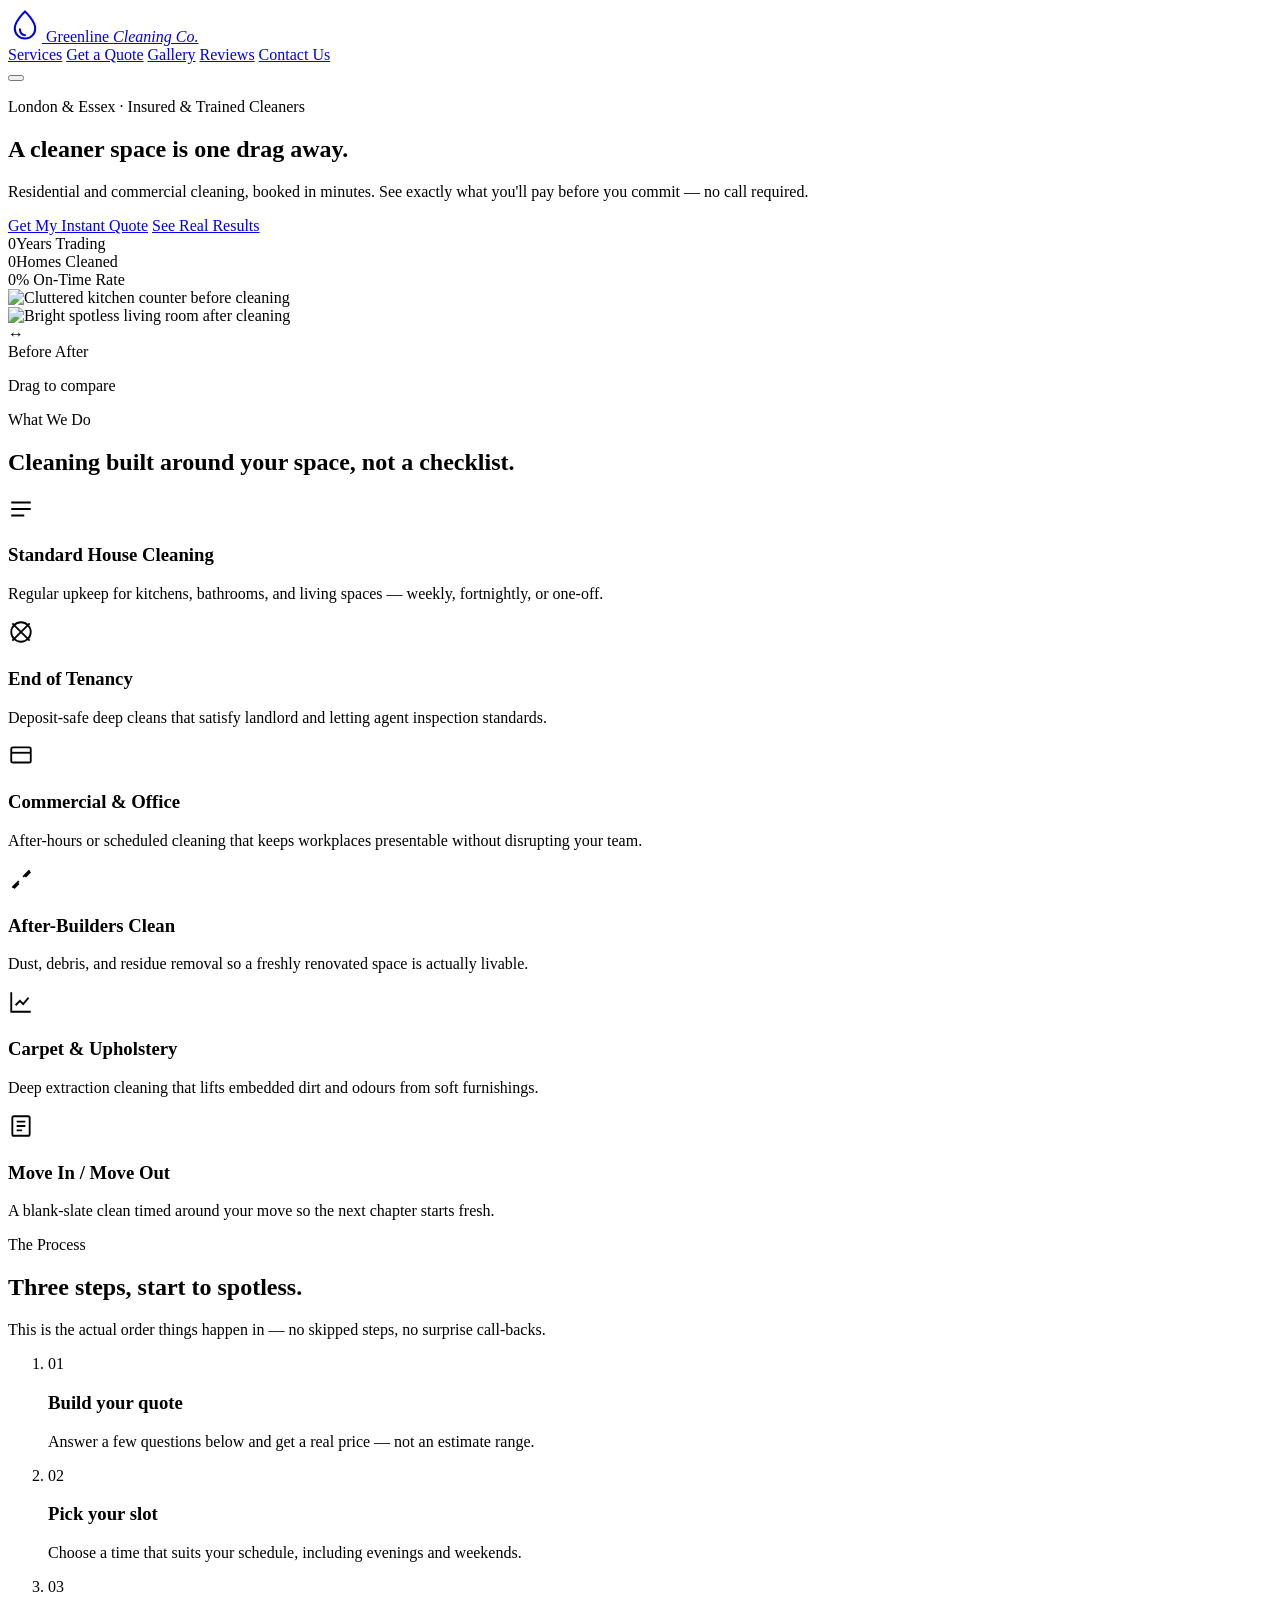
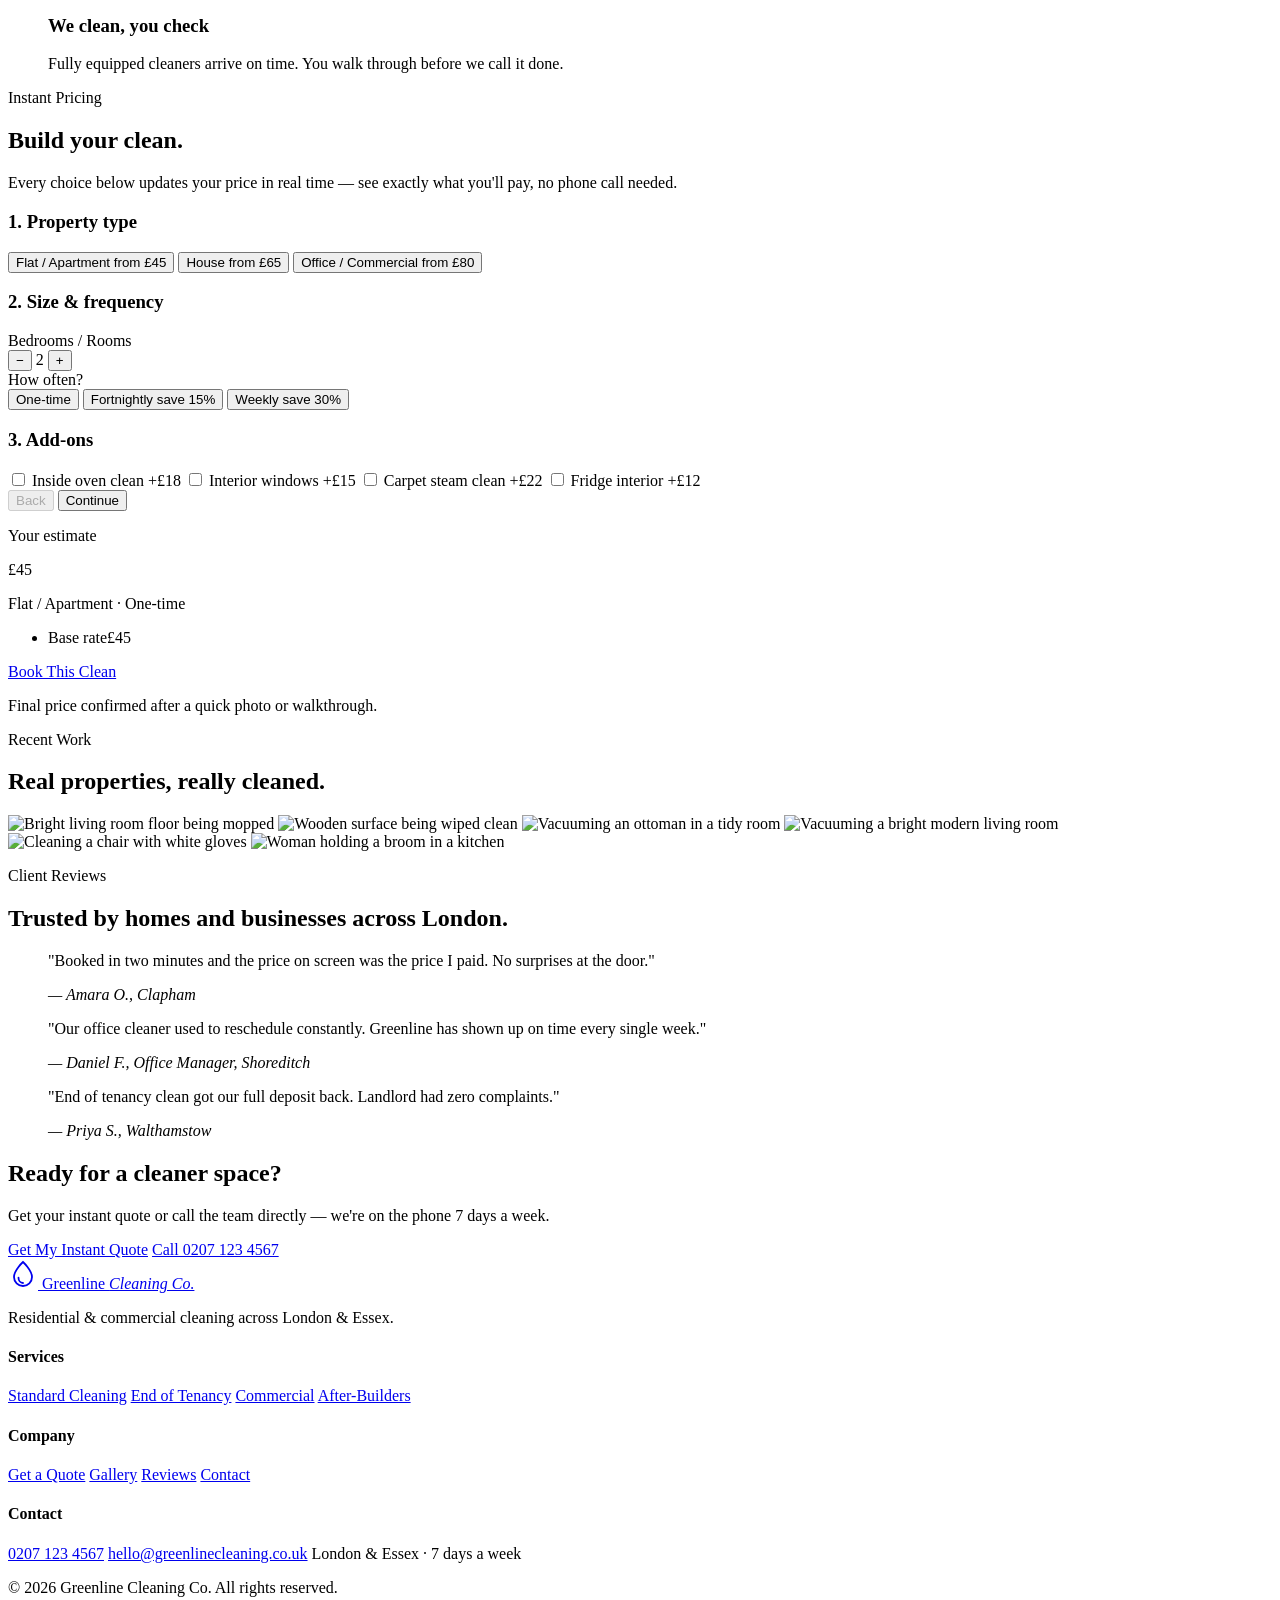
==== index.html @ 2eeaeb41 "Add files via upload" ====
<!DOCTYPE html>
<html lang="en">
<head>
<meta charset="UTF-8">
<meta name="viewport" content="width=device-width, initial-scale=1.0">
<title>Greenline Cleaning Co. | Residential &amp; Commercial Cleaning</title>
<meta name="description" content="Trusted residential and commercial cleaning. Get an instant quote in under a minute.">
<link rel="preconnect" href="https://fonts.googleapis.com">
<link rel="preconnect" href="https://fonts.gstatic.com" crossorigin>
<link href="https://fonts.googleapis.com/css2?family=Fraunces:ital,opsz,wght@0,9..144,400;0,9..144,500;0,9..144,600;0,9..144,700;1,9..144,500&family=Inter:wght@400;500;600;700&family=JetBrains+Mono:wght@400;500;700&display=swap" rel="stylesheet">
<link rel="stylesheet" href="style.css">
</head>
<body>

<!-- ============ NAV ============ -->
<header class="site-header" id="siteHeader">
  <div class="wrap header-inner">
    <a href="#top" class="brand">
      <span class="brand-mark" aria-hidden="true">
        <svg viewBox="0 0 40 40" width="34" height="34">
          <path d="M20 4C20 4 8 15 8 24a12 12 0 0 0 24 0C32 15 20 4 20 4Z" fill="none" stroke="currentColor" stroke-width="2.4"/>
          <path d="M14 25c0 4 2.7 7 6 7" fill="none" stroke="currentColor" stroke-width="2.4" stroke-linecap="round"/>
        </svg>
      </span>
      Greenline <em>Cleaning Co.</em>
    </a>
    <nav class="main-nav" id="mainNav">
      <a href="#services">Services</a>
      <a href="#quote">Get a Quote</a>
      <a href="#gallery">Gallery</a>
      <a href="#testimonials">Reviews</a>
      <a href="#contact" class="nav-cta">Contact Us</a>
    </nav>
    <button class="nav-toggle" id="navToggle" aria-label="Toggle menu" aria-expanded="false">
      <span></span><span></span><span></span>
    </button>
  </div>
</header>

<main id="top">

  <!-- ============ HERO ============ -->
  <section class="hero">
    <div class="wrap hero-grid">
      <div class="hero-copy" data-reveal>
        <p class="eyebrow">London &amp; Essex · Insured &amp; Trained Cleaners</p>
        <h1>A cleaner space is one drag away.</h1>
        <p class="hero-sub">Residential and commercial cleaning, booked in minutes. See exactly what you'll pay before you commit — no call required.</p>
        <div class="hero-actions">
          <a href="#quote" class="btn btn-primary">Get My Instant Quote</a>
          <a href="#gallery" class="btn btn-ghost">See Real Results</a>
        </div>
        <div class="hero-trust">
          <div class="trust-stat"><span class="num" data-count="7">0</span><span class="label">Years Trading</span></div>
          <div class="trust-stat"><span class="num" data-count="480">0</span><span class="label">Homes Cleaned</span></div>
          <div class="trust-stat"><span class="num" data-count="98">0</span><span class="label">% On-Time Rate</span></div>
        </div>
      </div>

      <div class="hero-visual" data-reveal>
        <div class="reveal-card">
          <div class="reveal-frame" id="revealFrame">
            <img class="reveal-img reveal-before" src="https://plus.unsplash.com/premium_photo-1667520405114-47d3677f966e?q=80&w=1200&auto=format&fit=crop" alt="Cluttered kitchen counter before cleaning">
            <div class="reveal-clip" id="revealClip">
              <img class="reveal-img reveal-after" src="https://images.unsplash.com/photo-1758273705627-937374bfa978?q=80&w=1200&auto=format&fit=crop" alt="Bright spotless living room after cleaning">
            </div>
            <div class="reveal-handle" id="revealHandle">
              <span class="reveal-handle-grip">↔</span>
            </div>
            <span class="reveal-tag reveal-tag-left">Before</span>
            <span class="reveal-tag reveal-tag-right">After</span>
          </div>
          <p class="reveal-hint">Drag to compare</p>
        </div>
      </div>
    </div>
  </section>

  <!-- ============ SERVICES ============ -->
  <section class="services" id="services">
    <div class="wrap">
      <p class="eyebrow" data-reveal>What We Do</p>
      <h2 data-reveal>Cleaning built around your space, not a checklist.</h2>
      <div class="services-grid">

        <article class="service-card" data-reveal>
          <div class="service-icon">
            <svg viewBox="0 0 24 24" width="26" height="26" fill="none" stroke="currentColor" stroke-width="1.7"><path d="M3 12h18M3 6h18M3 18h12"/></svg>
          </div>
          <h3>Standard House Cleaning</h3>
          <p>Regular upkeep for kitchens, bathrooms, and living spaces — weekly, fortnightly, or one-off.</p>
        </article>

        <article class="service-card" data-reveal>
          <div class="service-icon">
            <svg viewBox="0 0 24 24" width="26" height="26" fill="none" stroke="currentColor" stroke-width="1.7"><path d="M4 4l16 16M20 4L4 20"/><circle cx="12" cy="12" r="9"/></svg>
          </div>
          <h3>End of Tenancy</h3>
          <p>Deposit-safe deep cleans that satisfy landlord and letting agent inspection standards.</p>
        </article>

        <article class="service-card" data-reveal>
          <div class="service-icon">
            <svg viewBox="0 0 24 24" width="26" height="26" fill="none" stroke="currentColor" stroke-width="1.7"><rect x="3" y="4" width="18" height="14" rx="1.5"/><path d="M3 9h18"/></svg>
          </div>
          <h3>Commercial &amp; Office</h3>
          <p>After-hours or scheduled cleaning that keeps workplaces presentable without disrupting your team.</p>
        </article>

        <article class="service-card" data-reveal>
          <div class="service-icon">
            <svg viewBox="0 0 24 24" width="26" height="26" fill="none" stroke="currentColor" stroke-width="1.7"><path d="M4 20l6-6M14 10l6-6M9 15l-4 4 1 1 4-4M15 9l4-4 1 1-4 4"/></svg>
          </div>
          <h3>After-Builders Clean</h3>
          <p>Dust, debris, and residue removal so a freshly renovated space is actually livable.</p>
        </article>

        <article class="service-card" data-reveal>
          <div class="service-icon">
            <svg viewBox="0 0 24 24" width="26" height="26" fill="none" stroke="currentColor" stroke-width="1.7"><path d="M3 3v18h18"/><path d="M7 15l4-4 3 3 5-6"/></svg>
          </div>
          <h3>Carpet &amp; Upholstery</h3>
          <p>Deep extraction cleaning that lifts embedded dirt and odours from soft furnishings.</p>
        </article>

        <article class="service-card" data-reveal>
          <div class="service-icon">
            <svg viewBox="0 0 24 24" width="26" height="26" fill="none" stroke="currentColor" stroke-width="1.7"><rect x="4" y="3" width="16" height="18" rx="1.5"/><path d="M8 8h8M8 12h8M8 16h5"/></svg>
          </div>
          <h3>Move In / Move Out</h3>
          <p>A blank-slate clean timed around your move so the next chapter starts fresh.</p>
        </article>

      </div>
    </div>
  </section>

  <!-- ============ HOW IT WORKS ============ -->
  <section class="how" id="how">
    <div class="wrap how-grid">
      <div class="how-copy" data-reveal>
        <p class="eyebrow">The Process</p>
        <h2>Three steps, start to spotless.</h2>
        <p class="how-sub">This is the actual order things happen in — no skipped steps, no surprise call-backs.</p>
      </div>
      <ol class="how-steps">
        <li data-reveal>
          <span class="step-index">01</span>
          <div>
            <h3>Build your quote</h3>
            <p>Answer a few questions below and get a real price — not an estimate range.</p>
          </div>
        </li>
        <li data-reveal>
          <span class="step-index">02</span>
          <div>
            <h3>Pick your slot</h3>
            <p>Choose a time that suits your schedule, including evenings and weekends.</p>
          </div>
        </li>
        <li data-reveal>
          <span class="step-index">03</span>
          <div>
            <h3>We clean, you check</h3>
            <p>Fully equipped cleaners arrive on time. You walk through before we call it done.</p>
          </div>
        </li>
      </ol>
    </div>
  </section>

  <!-- ============ QUOTE CALCULATOR ============ -->
  <section class="quote" id="quote">
    <div class="wrap">
      <p class="eyebrow" data-reveal>Instant Pricing</p>
      <h2 data-reveal>Build your clean.</h2>
      <p class="quote-sub" data-reveal>Every choice below updates your price in real time — see exactly what you'll pay, no phone call needed.</p>

      <div class="quote-app" data-reveal>

        <div class="quote-panel">

          <div class="quote-progress">
            <span class="progress-dot active" data-step-dot="1"></span>
            <span class="progress-dot" data-step-dot="2"></span>
            <span class="progress-dot" data-step-dot="3"></span>
          </div>

          <!-- STEP 1 -->
          <div class="quote-step active" data-step="1">
            <h3 class="step-title">1. Property type</h3>
            <div class="option-grid" data-group="property">
              <button class="option-card active" data-value="flat" data-base="45">
                <span class="option-name">Flat / Apartment</span>
                <span class="option-meta">from £45</span>
              </button>
              <button class="option-card" data-value="house" data-base="65">
                <span class="option-name">House</span>
                <span class="option-meta">from £65</span>
              </button>
              <button class="option-card" data-value="office" data-base="80">
                <span class="option-name">Office / Commercial</span>
                <span class="option-meta">from £80</span>
              </button>
            </div>
          </div>

          <!-- STEP 2 -->
          <div class="quote-step" data-step="2">
            <h3 class="step-title">2. Size &amp; frequency</h3>
            <label class="field-label">Bedrooms / Rooms</label>
            <div class="stepper" data-group="rooms">
              <button type="button" class="stepper-btn" data-dir="-1">−</button>
              <span class="stepper-value" data-stepper-value>2</span>
              <button type="button" class="stepper-btn" data-dir="1">+</button>
            </div>

            <label class="field-label" style="margin-top:20px;">How often?</label>
            <div class="option-grid option-grid-3" data-group="frequency">
              <button class="option-card active" data-value="onetime" data-mult="1">
                <span class="option-name">One-time</span>
              </button>
              <button class="option-card" data-value="fortnightly" data-mult="0.85">
                <span class="option-name">Fortnightly</span>
                <span class="option-meta">save 15%</span>
              </button>
              <button class="option-card" data-value="weekly" data-mult="0.7">
                <span class="option-name">Weekly</span>
                <span class="option-meta">save 30%</span>
              </button>
            </div>
          </div>

          <!-- STEP 3 -->
          <div class="quote-step" data-step="3">
            <h3 class="step-title">3. Add-ons</h3>
            <div class="addon-list" data-group="addons">
              <label class="addon-row">
                <input type="checkbox" data-addon="18">
                <span class="addon-name">Inside oven clean</span>
                <span class="addon-price">+£18</span>
              </label>
              <label class="addon-row">
                <input type="checkbox" data-addon="15">
                <span class="addon-name">Interior windows</span>
                <span class="addon-price">+£15</span>
              </label>
              <label class="addon-row">
                <input type="checkbox" data-addon="22">
                <span class="addon-name">Carpet steam clean</span>
                <span class="addon-price">+£22</span>
              </label>
              <label class="addon-row">
                <input type="checkbox" data-addon="12">
                <span class="addon-name">Fridge interior</span>
                <span class="addon-price">+£12</span>
              </label>
            </div>
          </div>

          <div class="quote-nav">
            <button class="btn btn-ghost" id="quotePrev" disabled>Back</button>
            <button class="btn btn-primary" id="quoteNext">Continue</button>
          </div>
        </div>

        <!-- RECEIPT -->
        <aside class="receipt">
          <p class="receipt-label">Your estimate</p>
          <p class="receipt-total"><span>£</span><span id="receiptTotal">45</span></p>
          <p class="receipt-caption" id="receiptCaption">Flat / Apartment · One-time</p>
          <ul class="receipt-lines" id="receiptLines">
            <li><span>Base rate</span><span>£45</span></li>
          </ul>
          <a href="#contact" class="btn btn-cta receipt-cta">Book This Clean</a>
          <p class="receipt-note">Final price confirmed after a quick photo or walkthrough.</p>
        </aside>

      </div>
    </div>
  </section>

  <!-- ============ GALLERY ============ -->
  <section class="gallery" id="gallery">
    <div class="wrap">
      <p class="eyebrow" data-reveal>Recent Work</p>
      <h2 data-reveal>Real properties, really cleaned.</h2>
      <div class="gallery-grid">
        <img data-reveal src="https://images.unsplash.com/photo-1758273238415-01ec03d9ef27?q=80&w=900&auto=format&fit=crop" alt="Bright living room floor being mopped">
        <img data-reveal src="https://images.unsplash.com/photo-1758272421751-963195322eaa?q=80&w=900&auto=format&fit=crop" alt="Wooden surface being wiped clean">
        <img data-reveal src="https://images.unsplash.com/photo-1686178827149-6d55c72d81df?q=80&w=900&auto=format&fit=crop" alt="Vacuuming an ottoman in a tidy room">
        <img data-reveal src="https://images.unsplash.com/photo-1758523670739-0d26a3ee976d?q=80&w=900&auto=format&fit=crop" alt="Vacuuming a bright modern living room">
        <img data-reveal src="https://images.unsplash.com/photo-1713110824336-f78c320dcf8e?q=80&w=900&auto=format&fit=crop" alt="Cleaning a chair with white gloves">
        <img data-reveal src="https://images.unsplash.com/photo-1647381518264-97ff1835026f?q=80&w=900&auto=format&fit=crop" alt="Woman holding a broom in a kitchen">
      </div>
    </div>
  </section>

  <!-- ============ TESTIMONIALS ============ -->
  <section class="testimonials" id="testimonials">
    <div class="wrap">
      <p class="eyebrow" data-reveal>Client Reviews</p>
      <h2 data-reveal>Trusted by homes and businesses across London.</h2>
      <div class="testimonial-track" data-reveal>
        <blockquote class="testimonial-card">
          <p>"Booked in two minutes and the price on screen was the price I paid. No surprises at the door."</p>
          <cite>— Amara O., Clapham</cite>
        </blockquote>
        <blockquote class="testimonial-card">
          <p>"Our office cleaner used to reschedule constantly. Greenline has shown up on time every single week."</p>
          <cite>— Daniel F., Office Manager, Shoreditch</cite>
        </blockquote>
        <blockquote class="testimonial-card">
          <p>"End of tenancy clean got our full deposit back. Landlord had zero complaints."</p>
          <cite>— Priya S., Walthamstow</cite>
        </blockquote>
      </div>
    </div>
  </section>

  <!-- ============ CTA ============ -->
  <section class="cta-band" id="contact">
    <div class="wrap cta-band-inner" data-reveal>
      <div>
        <h2>Ready for a cleaner space?</h2>
        <p>Get your instant quote or call the team directly — we're on the phone 7 days a week.</p>
      </div>
      <div class="cta-band-actions">
        <a href="#quote" class="btn btn-cta">Get My Instant Quote</a>
        <a href="tel:02071234567" class="btn btn-outline">Call 0207 123 4567</a>
      </div>
    </div>
  </section>

</main>

<!-- ============ FOOTER ============ -->
<footer class="site-footer">
  <div class="wrap footer-grid">
    <div>
      <a href="#top" class="brand brand-footer">
        <span class="brand-mark" aria-hidden="true">
          <svg viewBox="0 0 40 40" width="30" height="30">
            <path d="M20 4C20 4 8 15 8 24a12 12 0 0 0 24 0C32 15 20 4 20 4Z" fill="none" stroke="currentColor" stroke-width="2.4"/>
            <path d="M14 25c0 4 2.7 7 6 7" fill="none" stroke="currentColor" stroke-width="2.4" stroke-linecap="round"/>
          </svg>
        </span>
        Greenline <em>Cleaning Co.</em>
      </a>
      <p class="footer-tag">Residential &amp; commercial cleaning across London &amp; Essex.</p>
    </div>
    <div class="footer-col">
      <h4>Services</h4>
      <a href="#services">Standard Cleaning</a>
      <a href="#services">End of Tenancy</a>
      <a href="#services">Commercial</a>
      <a href="#services">After-Builders</a>
    </div>
    <div class="footer-col">
      <h4>Company</h4>
      <a href="#quote">Get a Quote</a>
      <a href="#gallery">Gallery</a>
      <a href="#testimonials">Reviews</a>
      <a href="#contact">Contact</a>
    </div>
    <div class="footer-col">
      <h4>Contact</h4>
      <a href="tel:02071234567">0207 123 4567</a>
      <a href="mailto:hello@greenlinecleaning.co.uk">hello@greenlinecleaning.co.uk</a>
      <span>London &amp; Essex · 7 days a week</span>
    </div>
  </div>
  <div class="wrap footer-bottom">
    <p>© 2026 Greenline Cleaning Co. All rights reserved.</p>
  </div>
</footer>

<script src="script.js"></script>
</body>
</html>
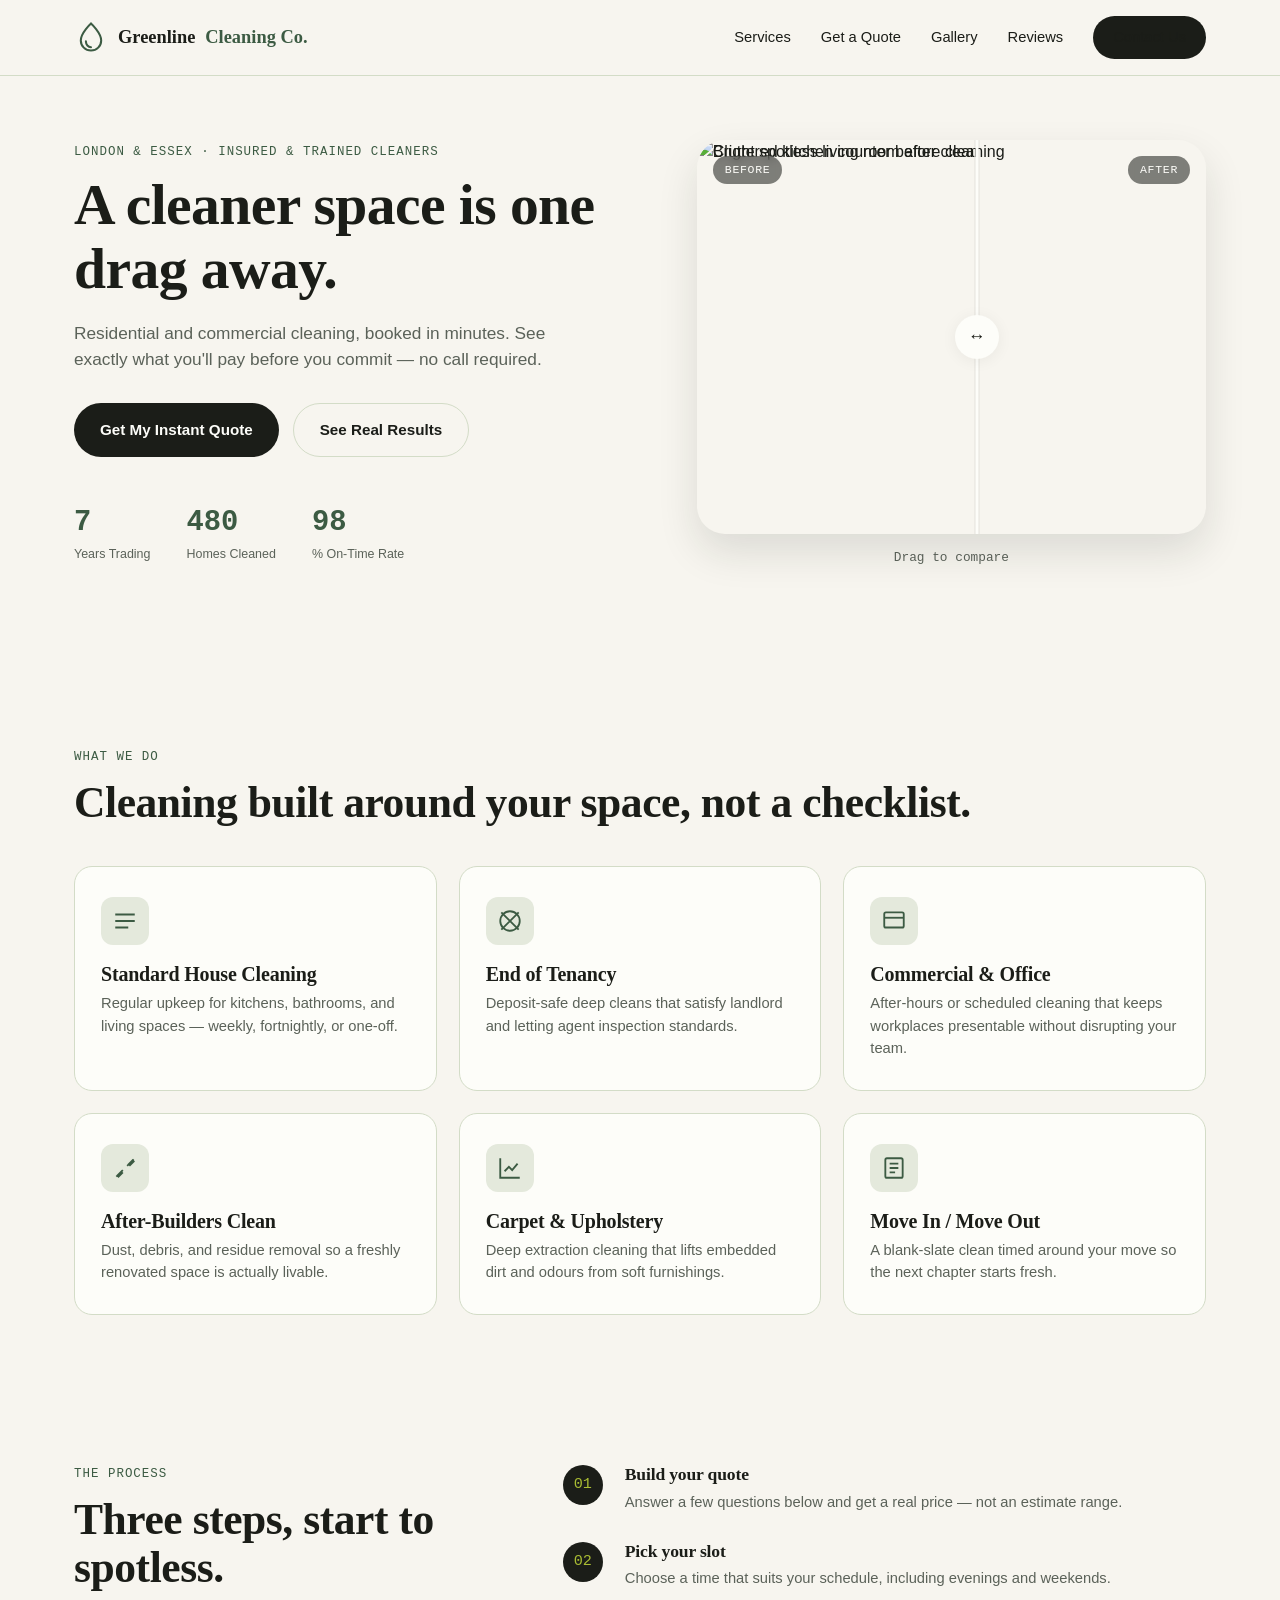
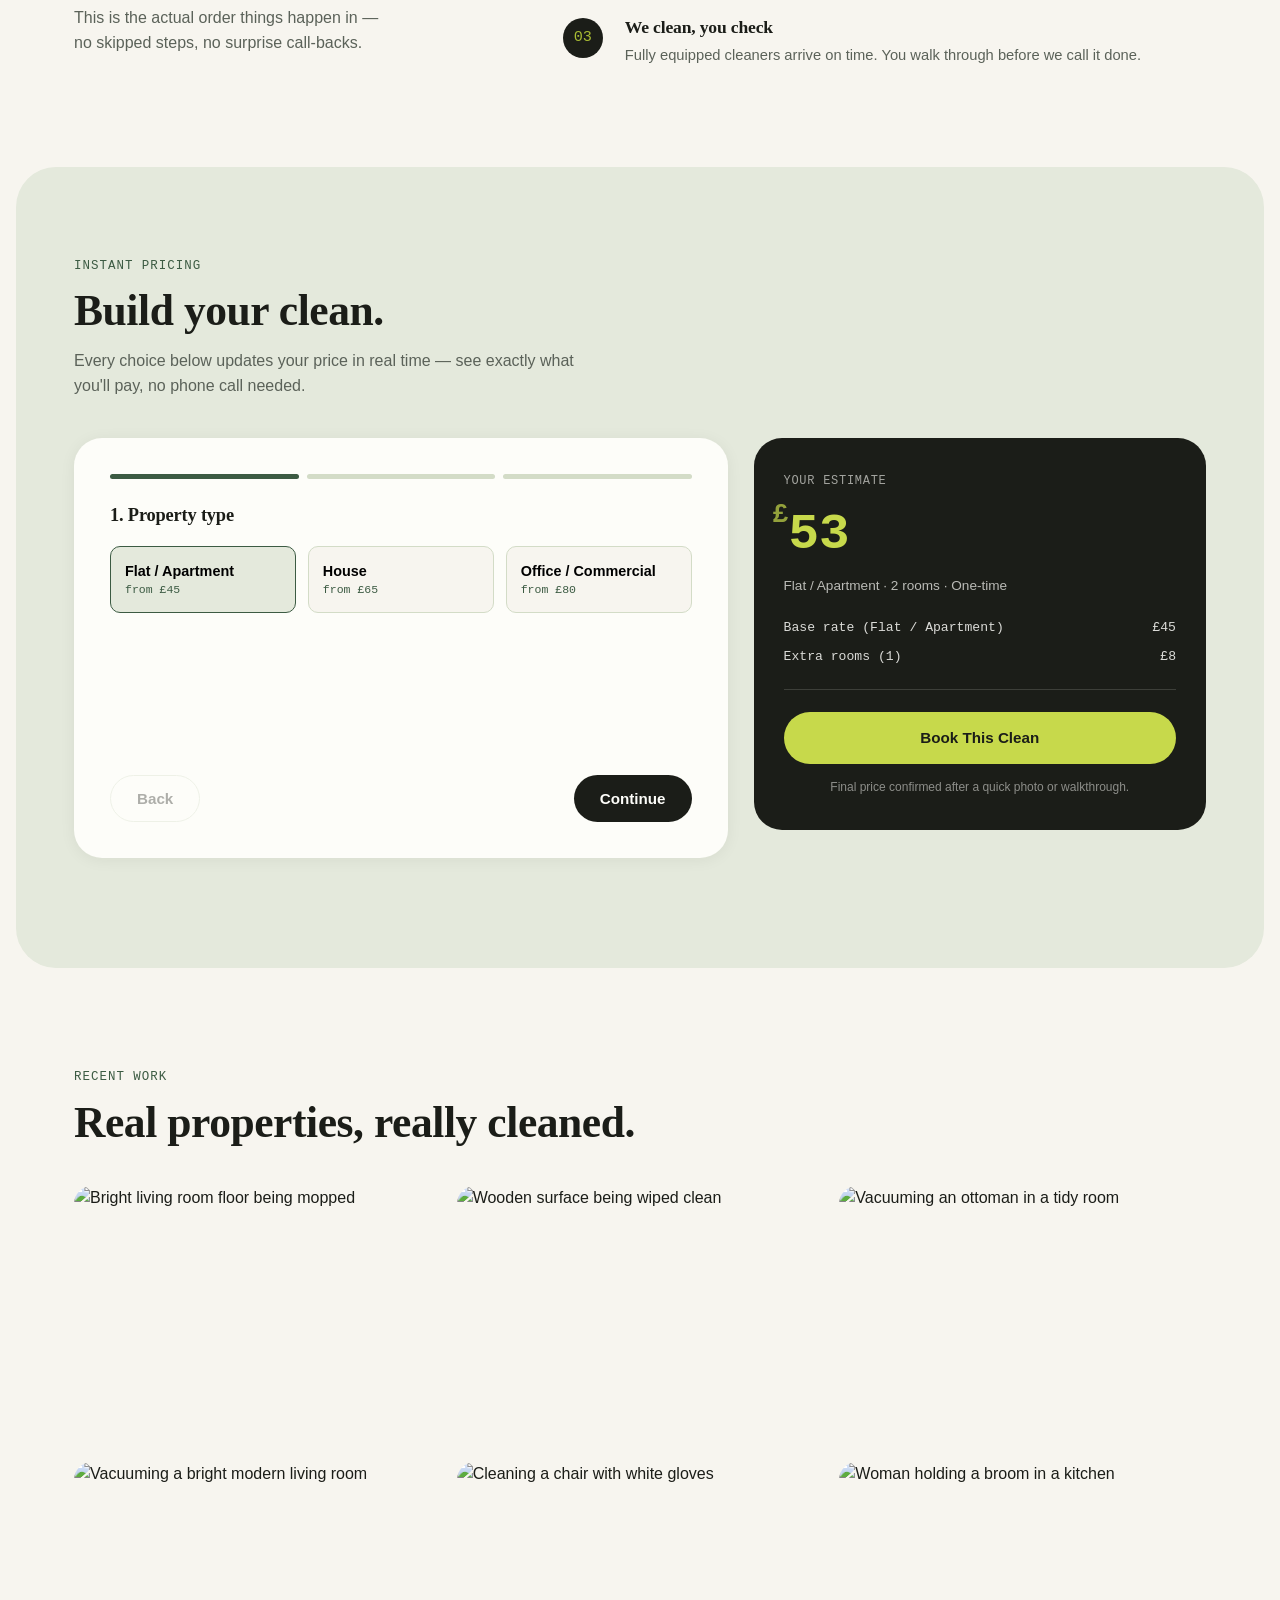
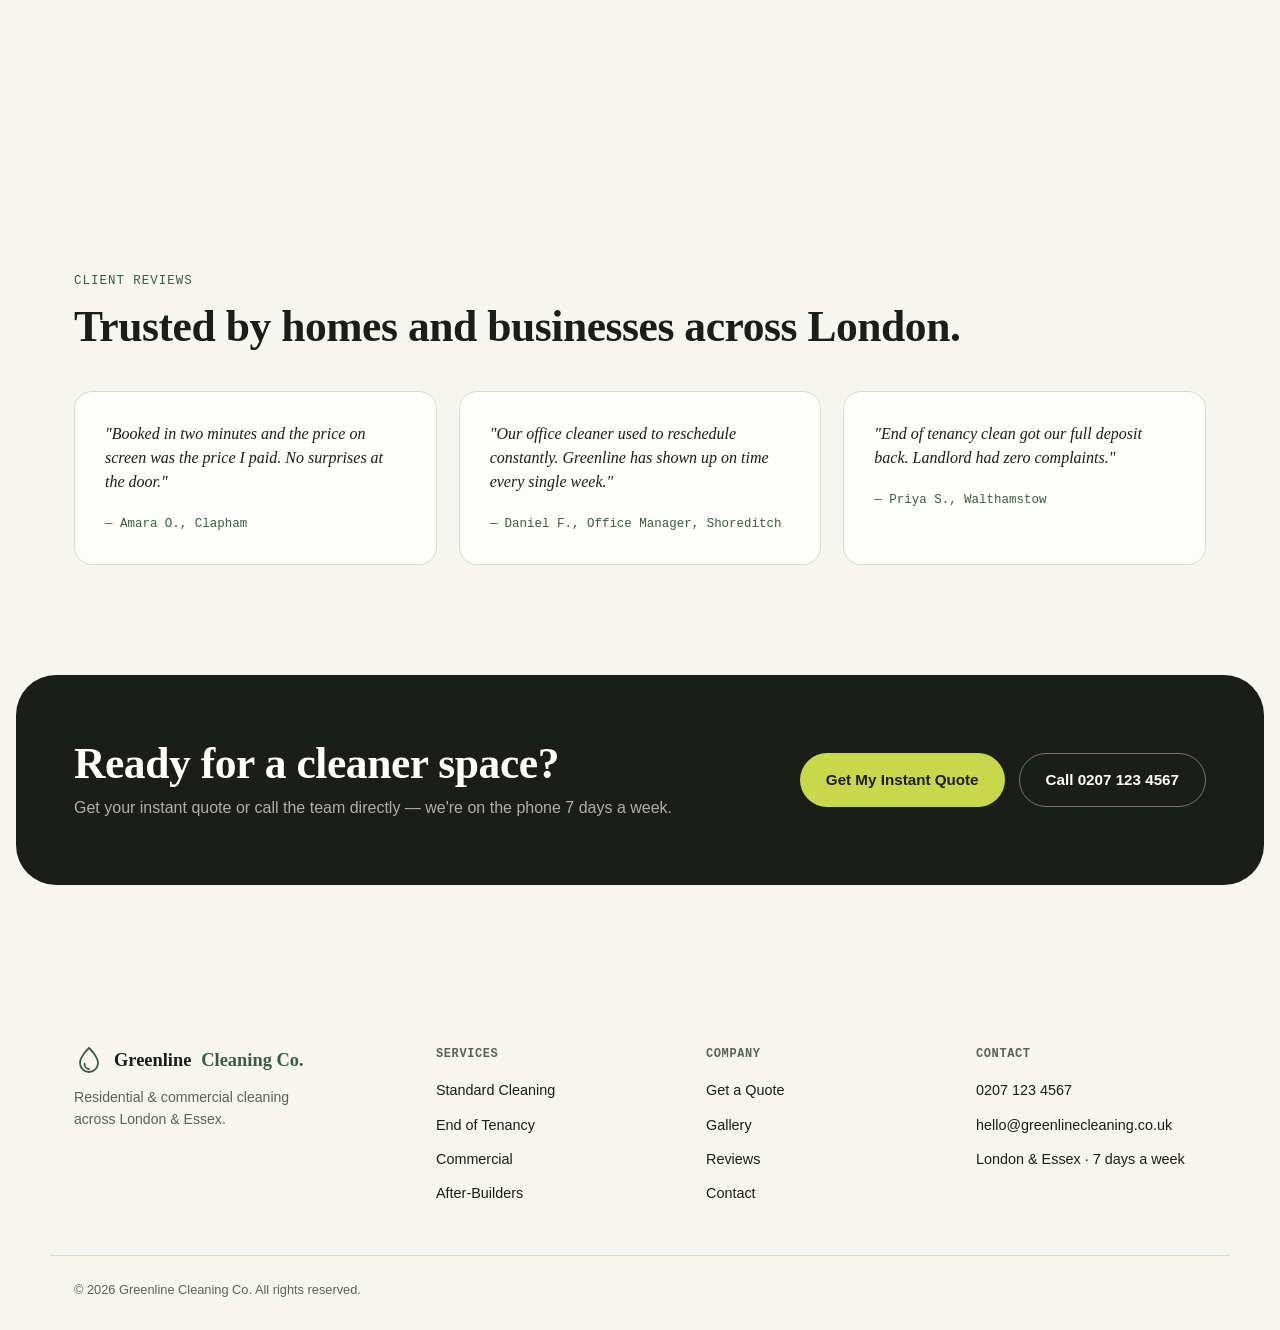
==== commit 9c7f80a5: "Update index.html" ====
--- a/index.html
+++ b/index.html
@@ -8,7 +8,7 @@
 <link rel="preconnect" href="https://fonts.googleapis.com">
 <link rel="preconnect" href="https://fonts.gstatic.com" crossorigin>
 <link href="https://fonts.googleapis.com/css2?family=Fraunces:ital,opsz,wght@0,9..144,400;0,9..144,500;0,9..144,600;0,9..144,700;1,9..144,500&family=Inter:wght@400;500;600;700&family=JetBrains+Mono:wght@400;500;700&display=swap" rel="stylesheet">
-<link rel="stylesheet" href="style.css">
+<link rel="stylesheet" href="css/style.css">
 </head>
 <body>
 
@@ -375,6 +375,6 @@
   </div>
 </footer>
 
-<script src="script.js"></script>
+<script src="js/script.js"></script>
 </body>
 </html>
--- a/css/style.css
+++ b/css/style.css
@@ -0,0 +1,535 @@
+/* ============================================
+   GREENLINE CLEANING CO. — DESIGN TOKENS
+   ============================================ */
+:root{
+  --fern: #3C5B43;
+  --fern-dark: #294530;
+  --ink: #1B1D18;
+  --ivory: #F7F5EF;
+  --sage: #E4E9DC;
+  --sage-line: #D3DCC7;
+  --citrus: #C7D94B;
+  --citrus-dark: #A9BC33;
+  --white: #FDFDF9;
+  --muted: #5B6259;
+
+  --font-display: 'Fraunces', serif;
+  --font-body: 'Inter', -apple-system, sans-serif;
+  --font-mono: 'JetBrains Mono', monospace;
+
+  --radius-s: 10px;
+  --radius-m: 18px;
+  --radius-l: 28px;
+
+  --shadow-card: 0 2px 16px rgba(27,29,24,0.06);
+  --shadow-lift: 0 18px 40px rgba(27,29,24,0.12);
+
+  --ease: cubic-bezier(.22,.85,.32,1);
+}
+
+*{ box-sizing: border-box; margin:0; padding:0; }
+
+html{ scroll-behavior: smooth; }
+
+body{
+  font-family: var(--font-body);
+  background: var(--ivory);
+  color: var(--ink);
+  line-height: 1.55;
+  -webkit-font-smoothing: antialiased;
+}
+
+.wrap{
+  max-width: 1180px;
+  margin: 0 auto;
+  padding: 0 24px;
+}
+
+h1,h2,h3{
+  font-family: var(--font-display);
+  font-weight: 600;
+  line-height: 1.12;
+  letter-spacing: -0.01em;
+}
+
+h2{ font-size: clamp(2rem, 3.4vw, 2.75rem); margin-bottom: 14px; }
+h3{ font-size: 1.25rem; margin-bottom: 6px; }
+
+p{ color: var(--muted); }
+
+a{ color: inherit; text-decoration: none; }
+
+img{ max-width: 100%; display: block; }
+
+:focus-visible{
+  outline: 2.5px solid var(--fern);
+  outline-offset: 3px;
+  border-radius: 4px;
+}
+
+.eyebrow{
+  font-family: var(--font-mono);
+  font-size: 0.78rem;
+  letter-spacing: 0.08em;
+  text-transform: uppercase;
+  color: var(--fern);
+  font-weight: 500;
+  margin-bottom: 10px;
+}
+
+/* ============================================
+   BUTTONS
+   ============================================ */
+.btn{
+  display: inline-flex;
+  align-items: center;
+  justify-content: center;
+  gap: 8px;
+  padding: 14px 26px;
+  border-radius: 100px;
+  font-weight: 600;
+  font-size: 0.95rem;
+  border: none;
+  cursor: pointer;
+  transition: transform .25s var(--ease), box-shadow .25s var(--ease), background .2s ease;
+  white-space: nowrap;
+}
+.btn:hover{ transform: translateY(-2px); }
+.btn-primary{ background: var(--ink); color: var(--white); }
+.btn-primary:hover{ box-shadow: var(--shadow-lift); }
+.btn-cta{ background: var(--citrus); color: var(--ink); }
+.btn-cta:hover{ background: var(--citrus-dark); box-shadow: 0 14px 30px rgba(199,217,75,0.4); }
+.btn-ghost{ background: transparent; color: var(--ink); border: 1.5px solid var(--sage-line); }
+.btn-ghost:hover{ background: var(--sage); }
+.btn-ghost:disabled{ opacity: 0.35; cursor: not-allowed; transform:none; }
+.btn-outline{ background: transparent; color: var(--white); border: 1.5px solid rgba(253,253,249,0.4); }
+.btn-outline:hover{ background: rgba(253,253,249,0.12); }
+
+/* ============================================
+   HEADER
+   ============================================ */
+.site-header{
+  position: sticky;
+  top: 0;
+  z-index: 100;
+  background: rgba(247,245,239,0.85);
+  backdrop-filter: blur(10px);
+  border-bottom: 1px solid var(--sage-line);
+}
+.header-inner{
+  display: flex;
+  align-items: center;
+  justify-content: space-between;
+  padding-top: 16px;
+  padding-bottom: 16px;
+}
+.brand{
+  display: flex;
+  align-items: center;
+  gap: 10px;
+  font-family: var(--font-display);
+  font-weight: 600;
+  font-size: 1.15rem;
+  color: var(--ink);
+}
+.brand em{ font-style: normal; color: var(--fern); }
+.brand-mark{ color: var(--fern); display: inline-flex; }
+
+.main-nav{ display: flex; align-items: center; gap: 30px; }
+.main-nav a{ font-weight: 500; font-size: 0.92rem; color: var(--ink); position: relative; }
+.main-nav a:not(.nav-cta)::after{
+  content:''; position:absolute; left:0; bottom:-4px; width:0; height:2px;
+  background: var(--fern); transition: width .25s var(--ease);
+}
+.main-nav a:not(.nav-cta):hover::after{ width: 100%; }
+.nav-cta{
+  background: var(--ink); color: var(--white); padding: 10px 20px; border-radius: 100px;
+}
+.nav-toggle{ display:none; flex-direction:column; gap:5px; background:none; border:none; cursor:pointer; padding:8px; }
+.nav-toggle span{ width:22px; height:2px; background: var(--ink); border-radius:2px; }
+
+/* ============================================
+   HERO
+   ============================================ */
+.hero{ padding: 64px 0 90px; overflow: hidden; }
+.hero-grid{
+  display: grid;
+  grid-template-columns: 1.05fr 0.95fr;
+  gap: 60px;
+  align-items: center;
+}
+.hero-copy h1{
+  font-size: clamp(2.4rem, 5vw, 3.6rem);
+  margin-bottom: 18px;
+  color: var(--ink);
+}
+.hero-sub{ font-size: 1.08rem; max-width: 480px; margin-bottom: 30px; }
+.hero-actions{ display: flex; gap: 14px; flex-wrap: wrap; margin-bottom: 44px; }
+
+.hero-trust{ display: flex; gap: 36px; }
+.trust-stat{ display: flex; flex-direction: column; }
+.trust-stat .num{
+  font-family: var(--font-mono);
+  font-size: 1.8rem;
+  font-weight: 700;
+  color: var(--fern);
+}
+.trust-stat .label{ font-size: 0.78rem; color: var(--muted); }
+
+/* --- Drag reveal --- */
+.reveal-card{ display: flex; flex-direction: column; align-items: center; gap: 14px; }
+.reveal-frame{
+  position: relative;
+  width: 100%;
+  aspect-ratio: 4/3.1;
+  border-radius: var(--radius-l);
+  overflow: hidden;
+  box-shadow: var(--shadow-lift);
+  user-select: none;
+  touch-action: pan-y;
+}
+.reveal-img{
+  position: absolute; inset: 0;
+  width: 100%; height: 100%;
+  object-fit: cover;
+}
+.reveal-clip{
+  position: absolute; inset: 0;
+  width: 55%;
+  overflow: hidden;
+}
+.reveal-clip .reveal-img{ width: var(--frame-w, 100%); max-width: none; }
+.reveal-handle{
+  position: absolute;
+  top: 0; bottom: 0;
+  left: 55%;
+  width: 44px;
+  margin-left: -22px;
+  display: flex; align-items: center; justify-content: center;
+  cursor: ew-resize;
+}
+.reveal-handle::before{
+  content:''; position:absolute; top:0; bottom:0; left:50%;
+  width: 3px; background: var(--white); transform: translateX(-50%);
+  box-shadow: 0 0 0 1px rgba(0,0,0,0.08);
+}
+.reveal-handle-grip{
+  position: relative;
+  width: 44px; height: 44px;
+  background: var(--white);
+  border-radius: 50%;
+  display: flex; align-items: center; justify-content: center;
+  font-size: 1.1rem;
+  box-shadow: var(--shadow-card);
+}
+.reveal-tag{
+  position: absolute; top: 16px;
+  font-family: var(--font-mono);
+  font-size: 0.72rem;
+  letter-spacing: 0.06em;
+  text-transform: uppercase;
+  background: rgba(27,29,24,0.55);
+  color: var(--white);
+  padding: 5px 12px;
+  border-radius: 100px;
+  backdrop-filter: blur(4px);
+}
+.reveal-tag-left{ left: 16px; }
+.reveal-tag-right{ right: 16px; }
+.reveal-hint{ font-size: 0.8rem; color: var(--muted); font-family: var(--font-mono); }
+
+/* ============================================
+   SERVICES
+   ============================================ */
+.services{ padding: 90px 0; }
+.services-grid{
+  display: grid;
+  grid-template-columns: repeat(3, 1fr);
+  gap: 22px;
+  margin-top: 40px;
+}
+.service-card{
+  background: var(--white);
+  border: 1px solid var(--sage-line);
+  border-radius: var(--radius-m);
+  padding: 30px 26px;
+  transition: transform .3s var(--ease), box-shadow .3s var(--ease), border-color .3s ease;
+}
+.service-card:hover{
+  transform: translateY(-6px);
+  box-shadow: var(--shadow-lift);
+  border-color: transparent;
+}
+.service-icon{
+  width: 48px; height: 48px;
+  border-radius: 12px;
+  background: var(--sage);
+  color: var(--fern);
+  display: flex; align-items: center; justify-content: center;
+  margin-bottom: 18px;
+  transition: background .3s ease, color .3s ease, transform .3s var(--ease);
+}
+.service-card:hover .service-icon{
+  background: var(--fern);
+  color: var(--white);
+  transform: rotate(-6deg) scale(1.05);
+}
+.service-card p{ font-size: 0.92rem; }
+
+/* ============================================
+   HOW IT WORKS
+   ============================================ */
+.how{ padding: 60px 0 100px; }
+.how-grid{
+  display: grid;
+  grid-template-columns: 0.8fr 1.2fr;
+  gap: 60px;
+}
+.how-sub{ max-width: 320px; }
+.how-steps{ list-style: none; display: flex; flex-direction: column; gap: 28px; }
+.how-steps li{ display: flex; gap: 22px; align-items: flex-start; }
+.step-index{
+  font-family: var(--font-mono);
+  font-size: 0.95rem;
+  color: var(--citrus-dark);
+  background: var(--ink);
+  width: 40px; height: 40px;
+  border-radius: 50%;
+  display: flex; align-items: center; justify-content: center;
+  flex-shrink: 0;
+}
+.how-steps h3{ font-size: 1.1rem; }
+.how-steps p{ font-size: 0.92rem; }
+
+/* ============================================
+   QUOTE CALCULATOR (signature feature)
+   ============================================ */
+.quote{ padding: 90px 0 110px; background: var(--sage); border-radius: 40px; margin: 0 16px; }
+.quote-sub{ max-width: 520px; margin-bottom: 40px; }
+
+.quote-app{
+  display: grid;
+  grid-template-columns: 1.3fr 0.9fr;
+  gap: 26px;
+  align-items: start;
+}
+
+.quote-panel{
+  background: var(--white);
+  border-radius: var(--radius-l);
+  padding: 36px;
+  box-shadow: var(--shadow-card);
+  min-height: 420px;
+  display: flex;
+  flex-direction: column;
+}
+
+.quote-progress{ display: flex; gap: 8px; margin-bottom: 26px; }
+.progress-dot{ height: 5px; flex: 1; background: var(--sage-line); border-radius: 100px; transition: background .3s ease; }
+.progress-dot.active{ background: var(--fern); }
+
+.quote-step{ display: none; flex: 1; }
+.quote-step.active{ display: block; animation: fadeSlide .35s var(--ease); }
+@keyframes fadeSlide{ from{ opacity:0; transform: translateX(10px);} to{ opacity:1; transform:translateX(0);} }
+
+.step-title{ font-size: 1.15rem; margin-bottom: 20px; }
+.field-label{
+  display:block; font-family: var(--font-mono); font-size: 0.75rem;
+  text-transform: uppercase; letter-spacing: 0.05em; color: var(--muted); margin-bottom: 10px;
+}
+
+.option-grid{ display: grid; grid-template-columns: repeat(3, 1fr); gap: 12px; }
+.option-grid-3{ grid-template-columns: repeat(3, 1fr); }
+.option-card{
+  background: var(--ivory);
+  border: 1.5px solid var(--sage-line);
+  border-radius: var(--radius-s);
+  padding: 16px 14px;
+  text-align: left;
+  cursor: pointer;
+  display: flex; flex-direction: column; gap: 4px;
+  transition: border-color .2s ease, background .2s ease, transform .2s ease;
+  font-family: var(--font-body);
+}
+.option-card:hover{ transform: translateY(-2px); }
+.option-card.active{ border-color: var(--fern); background: var(--sage); }
+.option-name{ font-weight: 600; font-size: 0.9rem; }
+.option-meta{ font-family: var(--font-mono); font-size: 0.72rem; color: var(--fern); }
+
+.stepper{ display: flex; align-items: center; gap: 18px; }
+.stepper-btn{
+  width: 38px; height: 38px; border-radius: 50%;
+  border: 1.5px solid var(--sage-line); background: var(--ivory);
+  font-size: 1.1rem; cursor: pointer; transition: background .2s ease;
+}
+.stepper-btn:hover{ background: var(--sage); }
+.stepper-value{ font-family: var(--font-mono); font-size: 1.2rem; font-weight: 700; width: 24px; text-align: center; }
+
+.addon-list{ display: flex; flex-direction: column; gap: 10px; }
+.addon-row{
+  display: flex; align-items: center; gap: 12px;
+  padding: 14px 16px;
+  border: 1.5px solid var(--sage-line);
+  border-radius: var(--radius-s);
+  cursor: pointer;
+  transition: border-color .2s ease, background .2s ease;
+}
+.addon-row:hover{ background: var(--ivory); }
+.addon-row input{ accent-color: var(--fern); width: 17px; height: 17px; }
+.addon-name{ flex: 1; font-weight: 500; font-size: 0.9rem; }
+.addon-price{ font-family: var(--font-mono); font-size: 0.82rem; color: var(--fern); }
+
+.quote-nav{ display: flex; justify-content: space-between; margin-top: 30px; }
+
+.receipt{
+  background: var(--ink);
+  color: var(--white);
+  border-radius: var(--radius-l);
+  padding: 34px 30px;
+  position: sticky;
+  top: 100px;
+}
+.receipt-label{ font-family: var(--font-mono); font-size: 0.75rem; text-transform: uppercase; letter-spacing: 0.06em; color: rgba(253,253,249,0.6); margin-bottom: 6px; }
+.receipt-total{
+  font-family: var(--font-mono);
+  font-size: 3rem;
+  font-weight: 700;
+  color: var(--citrus);
+  margin-bottom: 4px;
+  transition: transform .15s ease;
+}
+.receipt-total span:first-child{ font-size: 1.6rem; vertical-align: top; opacity: 0.7; }
+.receipt-total.bump{ transform: scale(1.06); }
+.receipt-caption{ color: rgba(253,253,249,0.7); font-size: 0.85rem; margin-bottom: 22px; }
+.receipt-lines{
+  list-style: none;
+  font-family: var(--font-mono);
+  font-size: 0.82rem;
+  display: flex; flex-direction: column; gap: 8px;
+  padding-bottom: 22px;
+  margin-bottom: 22px;
+  border-bottom: 1px solid rgba(253,253,249,0.15);
+}
+.receipt-lines li{ display: flex; justify-content: space-between; color: rgba(253,253,249,0.85); }
+.receipt-cta{ width: 100%; margin-bottom: 14px; }
+.receipt-note{ font-size: 0.75rem; color: rgba(253,253,249,0.5); text-align: center; }
+
+/* ============================================
+   GALLERY
+   ============================================ */
+.gallery{ padding: 100px 0 90px; }
+.gallery-grid{
+  display: grid;
+  grid-template-columns: repeat(3, 1fr);
+  gap: 16px;
+  margin-top: 40px;
+}
+.gallery-grid img{
+  width: 100%; height: 260px; object-fit: cover;
+  border-radius: var(--radius-m);
+  transition: transform .4s var(--ease), filter .4s ease;
+  filter: saturate(0.92);
+}
+.gallery-grid img:hover{ transform: scale(1.03); filter: saturate(1.1); }
+
+/* ============================================
+   TESTIMONIALS
+   ============================================ */
+.testimonials{ padding: 60px 0 110px; }
+.testimonial-track{
+  display: grid;
+  grid-template-columns: repeat(3, 1fr);
+  gap: 22px;
+  margin-top: 40px;
+}
+.testimonial-card{
+  background: var(--white);
+  border: 1px solid var(--sage-line);
+  border-radius: var(--radius-m);
+  padding: 30px;
+}
+.testimonial-card p{ color: var(--ink); font-size: 1rem; font-family: var(--font-display); font-style: italic; margin-bottom: 16px; line-height: 1.5; }
+.testimonial-card cite{ font-style: normal; font-family: var(--font-mono); font-size: 0.78rem; color: var(--fern); }
+
+/* ============================================
+   CTA BAND
+   ============================================ */
+.cta-band{ background: var(--ink); border-radius: 40px; margin: 0 16px 90px; padding: 64px 0; }
+.cta-band-inner{
+  display: flex;
+  justify-content: space-between;
+  align-items: center;
+  gap: 30px;
+  flex-wrap: wrap;
+}
+.cta-band h2{ color: var(--white); margin-bottom: 8px; }
+.cta-band p{ color: rgba(253,253,249,0.65); }
+.cta-band-actions{ display: flex; gap: 14px; flex-wrap: wrap; }
+
+/* ============================================
+   FOOTER
+   ============================================ */
+.site-footer{ padding: 70px 0 30px; }
+.footer-grid{
+  display: grid;
+  grid-template-columns: 1.4fr 1fr 1fr 1fr;
+  gap: 40px;
+  padding-bottom: 50px;
+}
+.brand-footer{ margin-bottom: 12px; }
+.footer-tag{ font-size: 0.88rem; max-width: 240px; }
+.footer-col{ display: flex; flex-direction: column; gap: 12px; }
+.footer-col h4{ font-family: var(--font-mono); font-size: 0.75rem; text-transform: uppercase; letter-spacing: 0.05em; color: var(--muted); margin-bottom: 4px; }
+.footer-col a, .footer-col span{ font-size: 0.9rem; color: var(--ink); }
+.footer-col a:hover{ color: var(--fern); }
+.footer-bottom{ border-top: 1px solid var(--sage-line); padding-top: 24px; }
+.footer-bottom p{ font-size: 0.8rem; }
+
+/* ============================================
+   SCROLL REVEAL
+   ============================================ */
+[data-reveal]{
+  opacity: 0;
+  transform: translateY(24px);
+  transition: opacity .7s var(--ease), transform .7s var(--ease);
+}
+[data-reveal].is-visible{ opacity: 1; transform: translateY(0); }
+
+@media (prefers-reduced-motion: reduce){
+  [data-reveal]{ opacity: 1; transform: none; transition: none; }
+  html{ scroll-behavior: auto; }
+  *{ animation-duration: 0.01ms !important; transition-duration: 0.01ms !important; }
+}
+
+/* ============================================
+   RESPONSIVE
+   ============================================ */
+@media (max-width: 980px){
+  .hero-grid, .how-grid{ grid-template-columns: 1fr; }
+  .quote-app{ grid-template-columns: 1fr; }
+  .receipt{ position: static; }
+  .services-grid{ grid-template-columns: repeat(2, 1fr); }
+  .gallery-grid{ grid-template-columns: repeat(2, 1fr); }
+  .testimonial-track{ grid-template-columns: 1fr; }
+  .footer-grid{ grid-template-columns: 1fr 1fr; }
+}
+
+@media (max-width: 720px){
+  .main-nav{
+    position: absolute; top: 100%; left: 0; right: 0;
+    background: var(--ivory); flex-direction: column; align-items: stretch;
+    padding: 20px 24px; gap: 16px; border-bottom: 1px solid var(--sage-line);
+    display: none;
+  }
+  .main-nav.open{ display: flex; }
+  .nav-toggle{ display: flex; }
+  .nav-cta{ text-align: center; }
+  .services-grid{ grid-template-columns: 1fr; }
+  .gallery-grid{ grid-template-columns: 1fr; }
+  .footer-grid{ grid-template-columns: 1fr; gap: 30px; }
+  .option-grid, .option-grid-3{ grid-template-columns: 1fr; }
+  .hero-trust{ gap: 24px; flex-wrap: wrap; }
+  .quote{ border-radius: 24px; }
+  .cta-band{ border-radius: 24px; }
+  .cta-band-inner{ text-align: center; justify-content: center; }
+}
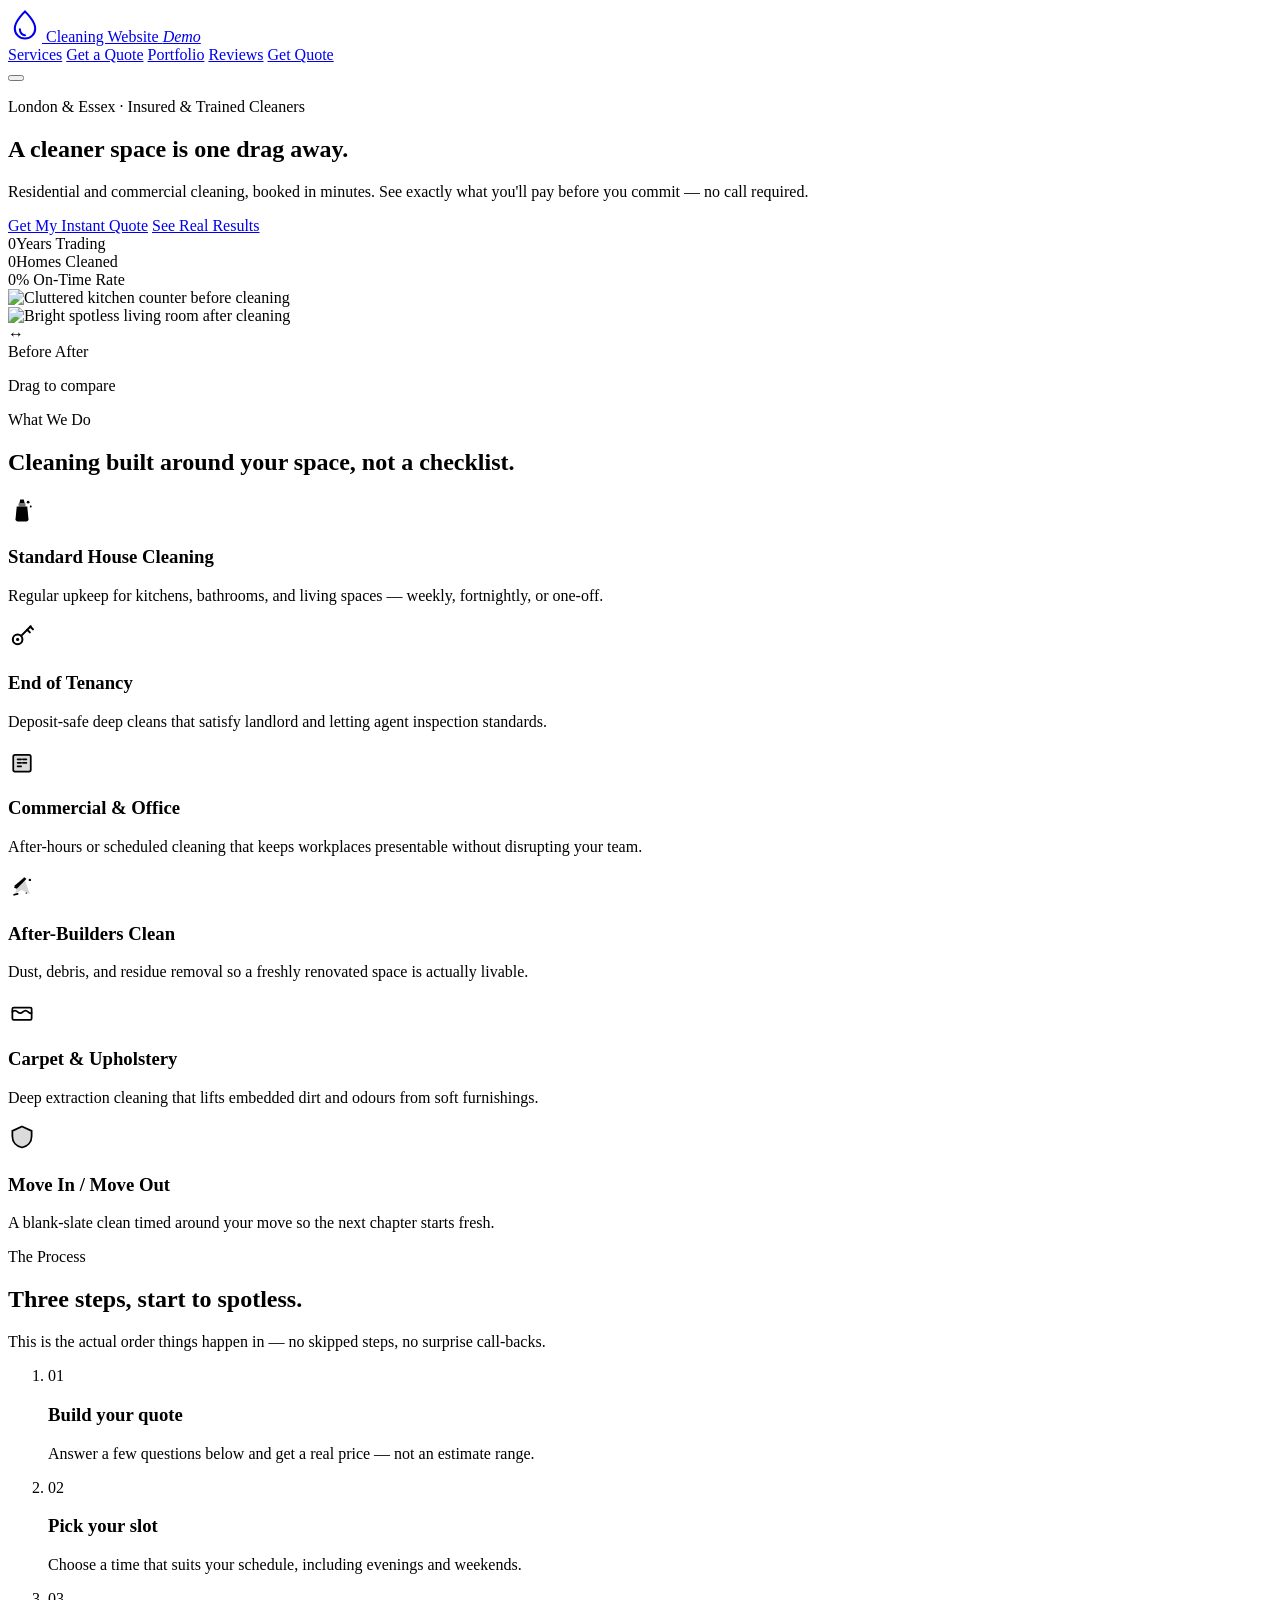
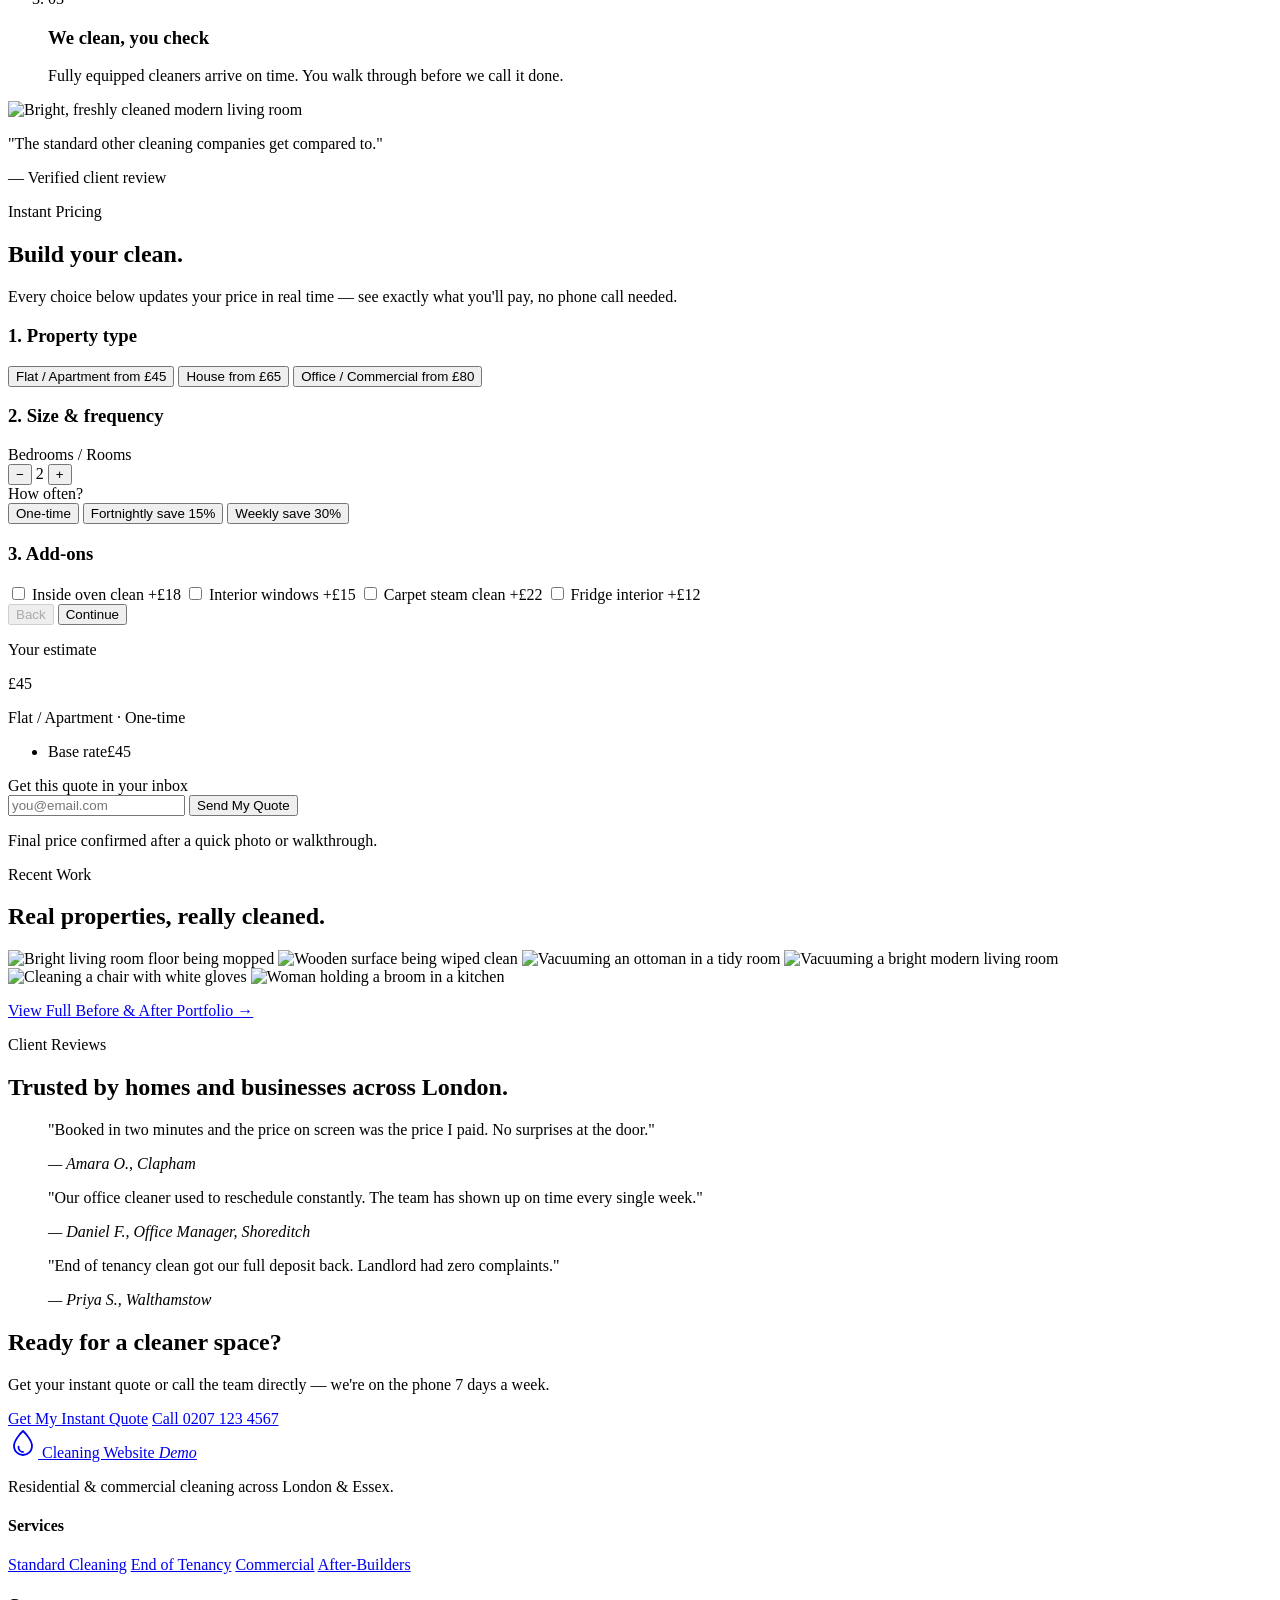
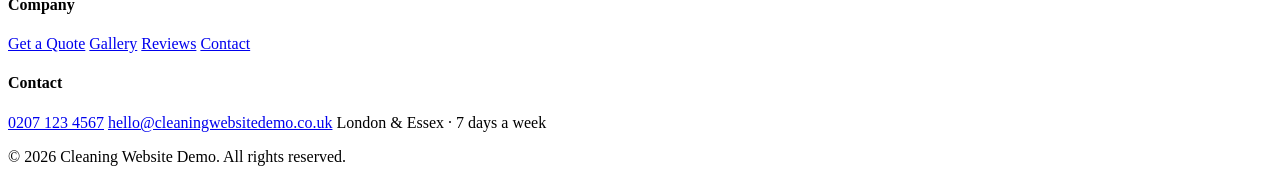
==== commit 4e47a7cc: "Add files via upload" ====
--- a/index.html
+++ b/index.html
@@ -3,12 +3,12 @@
 <head>
 <meta charset="UTF-8">
 <meta name="viewport" content="width=device-width, initial-scale=1.0">
-<title>Greenline Cleaning Co. | Residential &amp; Commercial Cleaning</title>
+<title>Cleaning Website Demo | Residential &amp; Commercial Cleaning</title>
 <meta name="description" content="Trusted residential and commercial cleaning. Get an instant quote in under a minute.">
 <link rel="preconnect" href="https://fonts.googleapis.com">
 <link rel="preconnect" href="https://fonts.gstatic.com" crossorigin>
-<link href="https://fonts.googleapis.com/css2?family=Fraunces:ital,opsz,wght@0,9..144,400;0,9..144,500;0,9..144,600;0,9..144,700;1,9..144,500&family=Inter:wght@400;500;600;700&family=JetBrains+Mono:wght@400;500;700&display=swap" rel="stylesheet">
-<link rel="stylesheet" href="css/style.css">
+<link href="https://fonts.googleapis.com/css2?family=Bricolage+Grotesque:opsz,wght@12..96,400;12..96,500;12..96,600;12..96,700;12..96,800&family=Inter:wght@400;500;600;700&family=JetBrains+Mono:wght@400;500;700&display=swap" rel="stylesheet">
+<link rel="stylesheet" href="style.css">
 </head>
 <body>
 
@@ -22,14 +22,14 @@
           <path d="M14 25c0 4 2.7 7 6 7" fill="none" stroke="currentColor" stroke-width="2.4" stroke-linecap="round"/>
         </svg>
       </span>
-      Greenline <em>Cleaning Co.</em>
+      Cleaning Website <em>Demo</em>
     </a>
     <nav class="main-nav" id="mainNav">
       <a href="#services">Services</a>
       <a href="#quote">Get a Quote</a>
-      <a href="#gallery">Gallery</a>
+      <a href="portfolio.html">Portfolio</a>
       <a href="#testimonials">Reviews</a>
-      <a href="#contact" class="nav-cta">Contact Us</a>
+      <a href="#quote" class="nav-cta">Get Quote</a>
     </nav>
     <button class="nav-toggle" id="navToggle" aria-label="Toggle menu" aria-expanded="false">
       <span></span><span></span><span></span>
@@ -59,12 +59,12 @@
 
       <div class="hero-visual" data-reveal>
         <div class="reveal-card">
-          <div class="reveal-frame" id="revealFrame">
-            <img class="reveal-img reveal-before" src="https://plus.unsplash.com/premium_photo-1667520405114-47d3677f966e?q=80&w=1200&auto=format&fit=crop" alt="Cluttered kitchen counter before cleaning">
-            <div class="reveal-clip" id="revealClip">
+          <div class="reveal-frame js-reveal-frame">
+            <img class="reveal-img reveal-before" src="https://images.unsplash.com/photo-1713950788917-912f9274f123?q=80&w=1200&auto=format&fit=crop" alt="Cluttered kitchen counter before cleaning">
+            <div class="reveal-clip js-reveal-clip">
               <img class="reveal-img reveal-after" src="https://images.unsplash.com/photo-1758273705627-937374bfa978?q=80&w=1200&auto=format&fit=crop" alt="Bright spotless living room after cleaning">
             </div>
-            <div class="reveal-handle" id="revealHandle">
+            <div class="reveal-handle js-reveal-handle">
               <span class="reveal-handle-grip">↔</span>
             </div>
             <span class="reveal-tag reveal-tag-left">Before</span>
@@ -85,7 +85,13 @@
 
         <article class="service-card" data-reveal>
           <div class="service-icon">
-            <svg viewBox="0 0 24 24" width="26" height="26" fill="none" stroke="currentColor" stroke-width="1.7"><path d="M3 12h18M3 6h18M3 18h12"/></svg>
+            <svg viewBox="0 0 32 32" width="28" height="28">
+              <path d="M14 4h4l1 4h-6z" fill="currentColor"/>
+              <rect x="12" y="8" width="8" height="4" rx="1" fill="currentColor" opacity="0.55"/>
+              <path d="M10 12h12l1.4 14.2c.15 1.55-1.07 2.8-2.6 2.8H11.2c-1.53 0-2.75-1.25-2.6-2.8L10 12z" fill="currentColor"/>
+              <circle class="icon-accent" cx="23" cy="7" r="1.6"/>
+              <circle class="icon-accent" cx="26" cy="12" r="1.1"/>
+            </svg>
           </div>
           <h3>Standard House Cleaning</h3>
           <p>Regular upkeep for kitchens, bathrooms, and living spaces — weekly, fortnightly, or one-off.</p>
@@ -93,7 +99,12 @@
 
         <article class="service-card" data-reveal>
           <div class="service-icon">
-            <svg viewBox="0 0 24 24" width="26" height="26" fill="none" stroke="currentColor" stroke-width="1.7"><path d="M4 4l16 16M20 4L4 20"/><circle cx="12" cy="12" r="9"/></svg>
+            <svg viewBox="0 0 32 32" width="28" height="28">
+              <circle cx="11" cy="21" r="5.5" fill="none" stroke="currentColor" stroke-width="2.3"/>
+              <path d="M15 17l11-11" stroke="currentColor" stroke-width="2.3" stroke-linecap="round"/>
+              <path d="M22 10l3 3M25.5 6.5l3 3" stroke="currentColor" stroke-width="2.3" stroke-linecap="round"/>
+              <circle class="icon-accent" cx="11" cy="21" r="1.8"/>
+            </svg>
           </div>
           <h3>End of Tenancy</h3>
           <p>Deposit-safe deep cleans that satisfy landlord and letting agent inspection standards.</p>
@@ -101,7 +112,12 @@
 
         <article class="service-card" data-reveal>
           <div class="service-icon">
-            <svg viewBox="0 0 24 24" width="26" height="26" fill="none" stroke="currentColor" stroke-width="1.7"><rect x="3" y="4" width="18" height="14" rx="1.5"/><path d="M3 9h18"/></svg>
+            <svg viewBox="0 0 32 32" width="28" height="28">
+              <rect x="6" y="9" width="20" height="19" rx="2" fill="currentColor" opacity="0.14"/>
+              <rect x="6" y="9" width="20" height="19" rx="2" fill="none" stroke="currentColor" stroke-width="2"/>
+              <path d="M11 14h4M11 18h4M11 22h4M17 14h4M17 18h4" stroke="currentColor" stroke-width="2" stroke-linecap="round"/>
+              <path class="icon-accent-stroke" d="M17 23l2 2 4-4.5" stroke-width="2.2" stroke-linecap="round" stroke-linejoin="round" fill="none"/>
+            </svg>
           </div>
           <h3>Commercial &amp; Office</h3>
           <p>After-hours or scheduled cleaning that keeps workplaces presentable without disrupting your team.</p>
@@ -109,7 +125,13 @@
 
         <article class="service-card" data-reveal>
           <div class="service-icon">
-            <svg viewBox="0 0 24 24" width="26" height="26" fill="none" stroke="currentColor" stroke-width="1.7"><path d="M4 20l6-6M14 10l6-6M9 15l-4 4 1 1 4-4M15 9l4-4 1 1-4 4"/></svg>
+            <svg viewBox="0 0 32 32" width="28" height="28">
+              <path d="M18 5l7 20-9.5-4.5L8 25l4-13z" fill="currentColor" opacity="0.16"/>
+              <path d="M19 6l2 2-11 11-3-1 1-3z" fill="currentColor"/>
+              <path d="M7 26l4-1" stroke="currentColor" stroke-width="2" stroke-linecap="round"/>
+              <circle class="icon-accent" cx="25" cy="9" r="1.4"/>
+              <circle class="icon-accent" cx="21" cy="24" r="1" opacity="0.7"/>
+            </svg>
           </div>
           <h3>After-Builders Clean</h3>
           <p>Dust, debris, and residue removal so a freshly renovated space is actually livable.</p>
@@ -117,7 +139,11 @@
 
         <article class="service-card" data-reveal>
           <div class="service-icon">
-            <svg viewBox="0 0 24 24" width="26" height="26" fill="none" stroke="currentColor" stroke-width="1.7"><path d="M3 3v18h18"/><path d="M7 15l4-4 3 3 5-6"/></svg>
+            <svg viewBox="0 0 32 32" width="28" height="28">
+              <rect x="5" y="12" width="22" height="14" rx="1.5" fill="none" stroke="currentColor" stroke-width="2"/>
+              <path d="M5 17c2-2 4-2 6 0s4 2 6 0 4-2 6 0 3 2 4 1" stroke="currentColor" stroke-width="2" fill="none" stroke-linecap="round"/>
+              <path class="icon-accent-stroke" d="M9 22h5M18 22h5" stroke-width="2" stroke-linecap="round"/>
+            </svg>
           </div>
           <h3>Carpet &amp; Upholstery</h3>
           <p>Deep extraction cleaning that lifts embedded dirt and odours from soft furnishings.</p>
@@ -125,7 +151,11 @@
 
         <article class="service-card" data-reveal>
           <div class="service-icon">
-            <svg viewBox="0 0 24 24" width="26" height="26" fill="none" stroke="currentColor" stroke-width="1.7"><rect x="4" y="3" width="16" height="18" rx="1.5"/><path d="M8 8h8M8 12h8M8 16h5"/></svg>
+            <svg viewBox="0 0 32 32" width="28" height="28">
+              <path d="M16 4l11 5v6c0 7-4.7 11.7-11 13-6.3-1.3-11-6-11-13V9z" fill="currentColor" opacity="0.14"/>
+              <path d="M16 4l11 5v6c0 7-4.7 11.7-11 13-6.3-1.3-11-6-11-13V9z" fill="none" stroke="currentColor" stroke-width="2"/>
+              <path class="icon-accent-stroke" d="M11 16l3.5 3.5L21 12" stroke-width="2.3" stroke-linecap="round" stroke-linejoin="round" fill="none"/>
+            </svg>
           </div>
           <h3>Move In / Move Out</h3>
           <p>A blank-slate clean timed around your move so the next chapter starts fresh.</p>
@@ -166,6 +196,15 @@
           </div>
         </li>
       </ol>
+    </div>
+  </section>
+
+  <!-- ============ IMAGE BAND ============ -->
+  <section class="image-band" data-reveal>
+    <img src="https://images.unsplash.com/photo-1758273705627-937374bfa978?q=80&w=1600&auto=format&fit=crop" alt="Bright, freshly cleaned modern living room">
+    <div class="image-band-overlay">
+      <p class="image-band-quote">"The standard other cleaning companies get compared to."</p>
+      <span class="image-band-source">— Verified client review</span>
     </div>
   </section>
 
@@ -272,7 +311,16 @@
           <ul class="receipt-lines" id="receiptLines">
             <li><span>Base rate</span><span>£45</span></li>
           </ul>
-          <a href="#contact" class="btn btn-cta receipt-cta">Book This Clean</a>
+
+          <form class="receipt-email-form" id="quoteEmailForm">
+            <label for="quoteEmail" class="receipt-email-label">Get this quote in your inbox</label>
+            <div class="receipt-email-row">
+              <input type="email" id="quoteEmail" name="email" placeholder="you@email.com" required>
+              <button type="submit" class="btn btn-cta receipt-cta" id="sendQuoteBtn">Send My Quote</button>
+            </div>
+            <p class="receipt-email-status" id="quoteEmailStatus" aria-live="polite"></p>
+          </form>
+
           <p class="receipt-note">Final price confirmed after a quick photo or walkthrough.</p>
         </aside>
 
@@ -293,6 +341,7 @@
         <img data-reveal src="https://images.unsplash.com/photo-1713110824336-f78c320dcf8e?q=80&w=900&auto=format&fit=crop" alt="Cleaning a chair with white gloves">
         <img data-reveal src="https://images.unsplash.com/photo-1647381518264-97ff1835026f?q=80&w=900&auto=format&fit=crop" alt="Woman holding a broom in a kitchen">
       </div>
+      <p class="gallery-cta" data-reveal><a href="portfolio.html" class="btn btn-ghost">View Full Before &amp; After Portfolio →</a></p>
     </div>
   </section>
 
@@ -307,7 +356,7 @@
           <cite>— Amara O., Clapham</cite>
         </blockquote>
         <blockquote class="testimonial-card">
-          <p>"Our office cleaner used to reschedule constantly. Greenline has shown up on time every single week."</p>
+          <p>"Our office cleaner used to reschedule constantly. The team has shown up on time every single week."</p>
           <cite>— Daniel F., Office Manager, Shoreditch</cite>
         </blockquote>
         <blockquote class="testimonial-card">
@@ -345,7 +394,7 @@
             <path d="M14 25c0 4 2.7 7 6 7" fill="none" stroke="currentColor" stroke-width="2.4" stroke-linecap="round"/>
           </svg>
         </span>
-        Greenline <em>Cleaning Co.</em>
+        Cleaning Website <em>Demo</em>
       </a>
       <p class="footer-tag">Residential &amp; commercial cleaning across London &amp; Essex.</p>
     </div>
@@ -366,15 +415,15 @@
     <div class="footer-col">
       <h4>Contact</h4>
       <a href="tel:02071234567">0207 123 4567</a>
-      <a href="mailto:hello@greenlinecleaning.co.uk">hello@greenlinecleaning.co.uk</a>
+      <a href="mailto:hello@cleaningwebsitedemo.co.uk">hello@cleaningwebsitedemo.co.uk</a>
       <span>London &amp; Essex · 7 days a week</span>
     </div>
   </div>
   <div class="wrap footer-bottom">
-    <p>© 2026 Greenline Cleaning Co. All rights reserved.</p>
+    <p>© 2026 Cleaning Website Demo. All rights reserved.</p>
   </div>
 </footer>
 
-<script src="js/script.js"></script>
+<script src="script.js"></script>
 </body>
 </html>
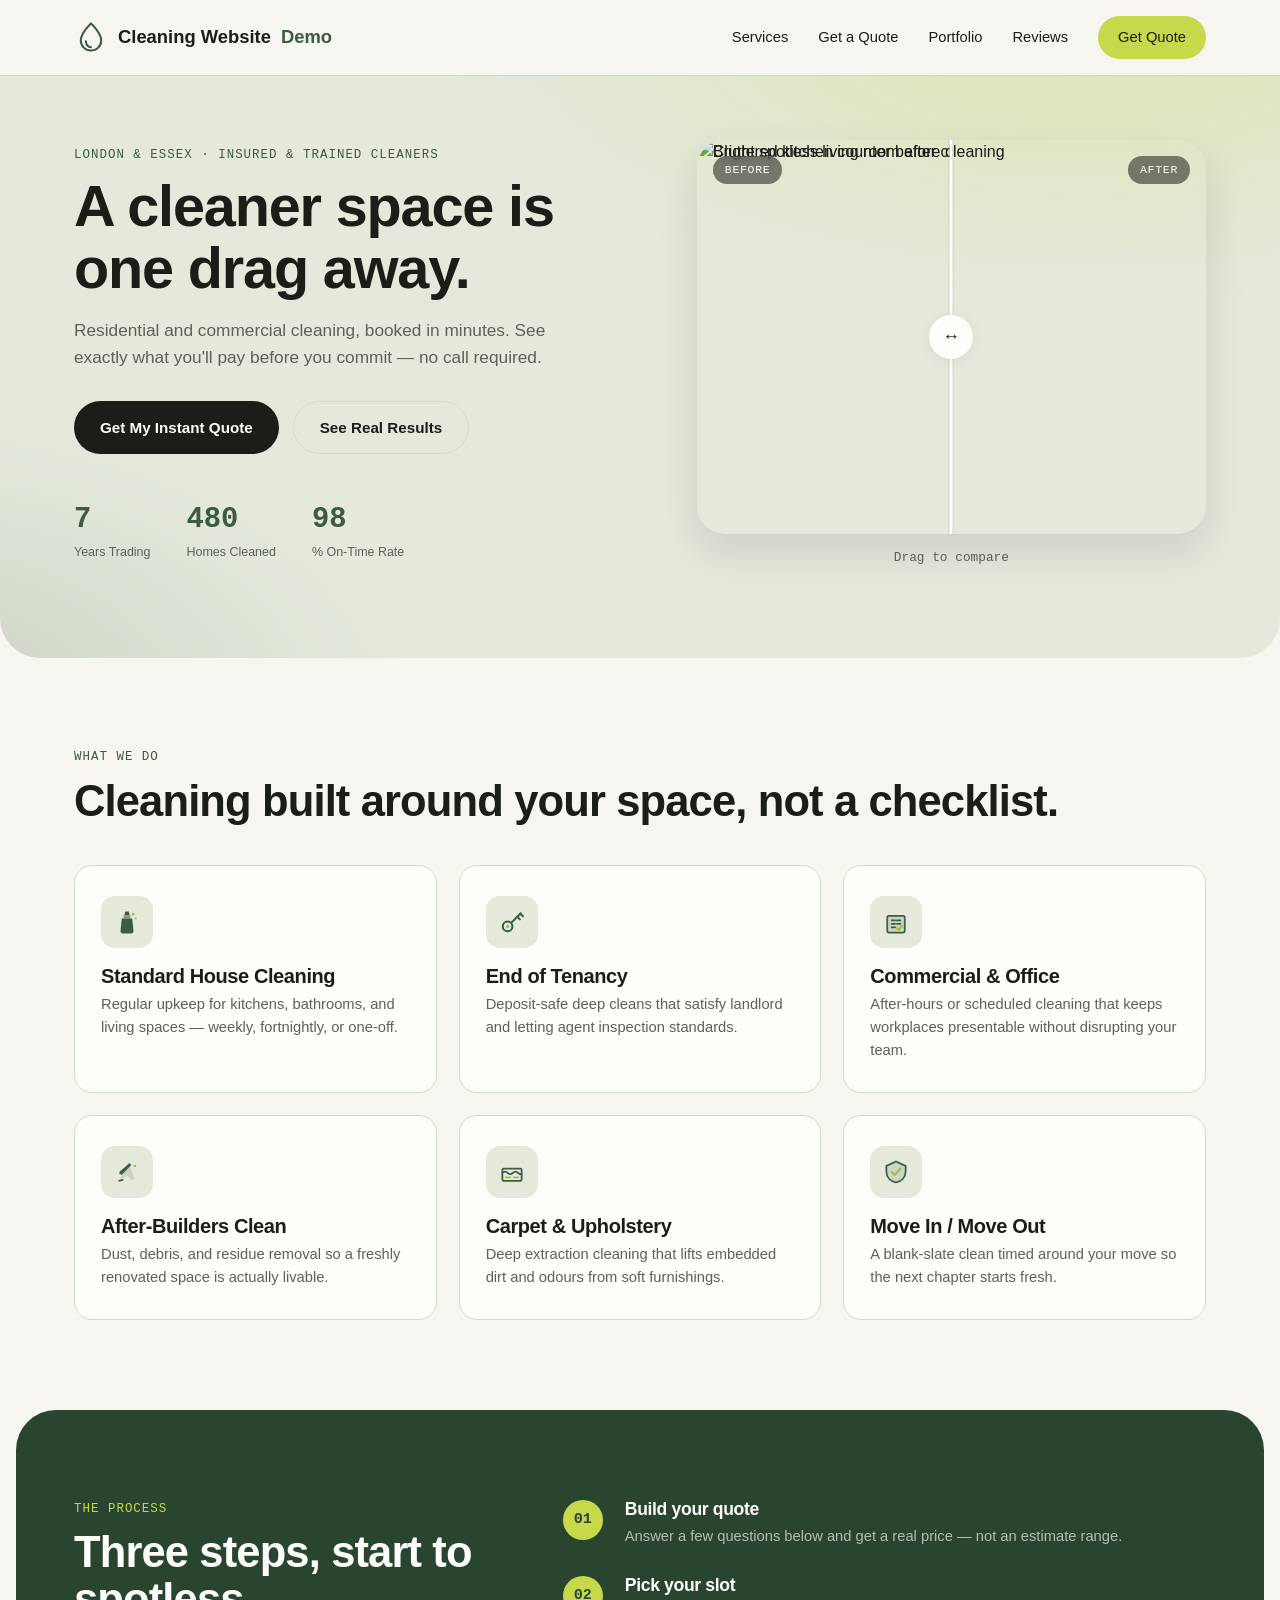
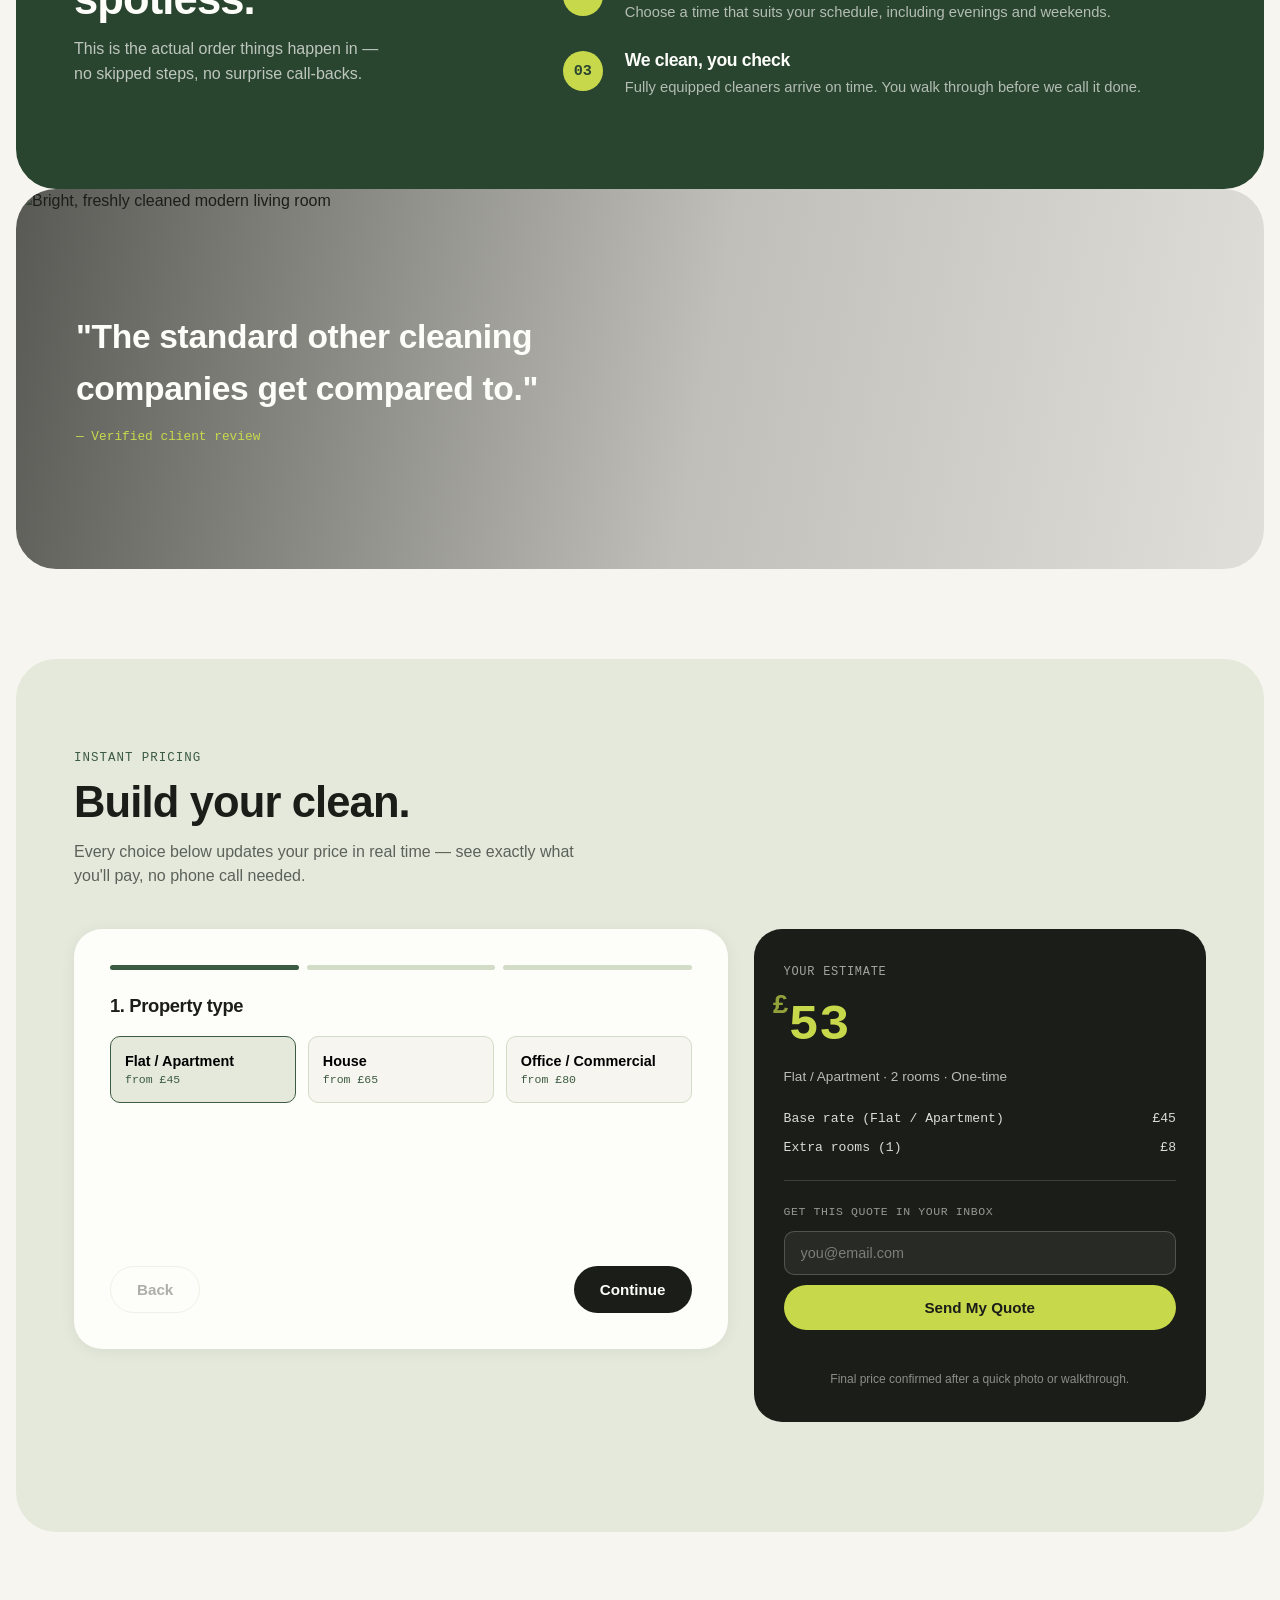
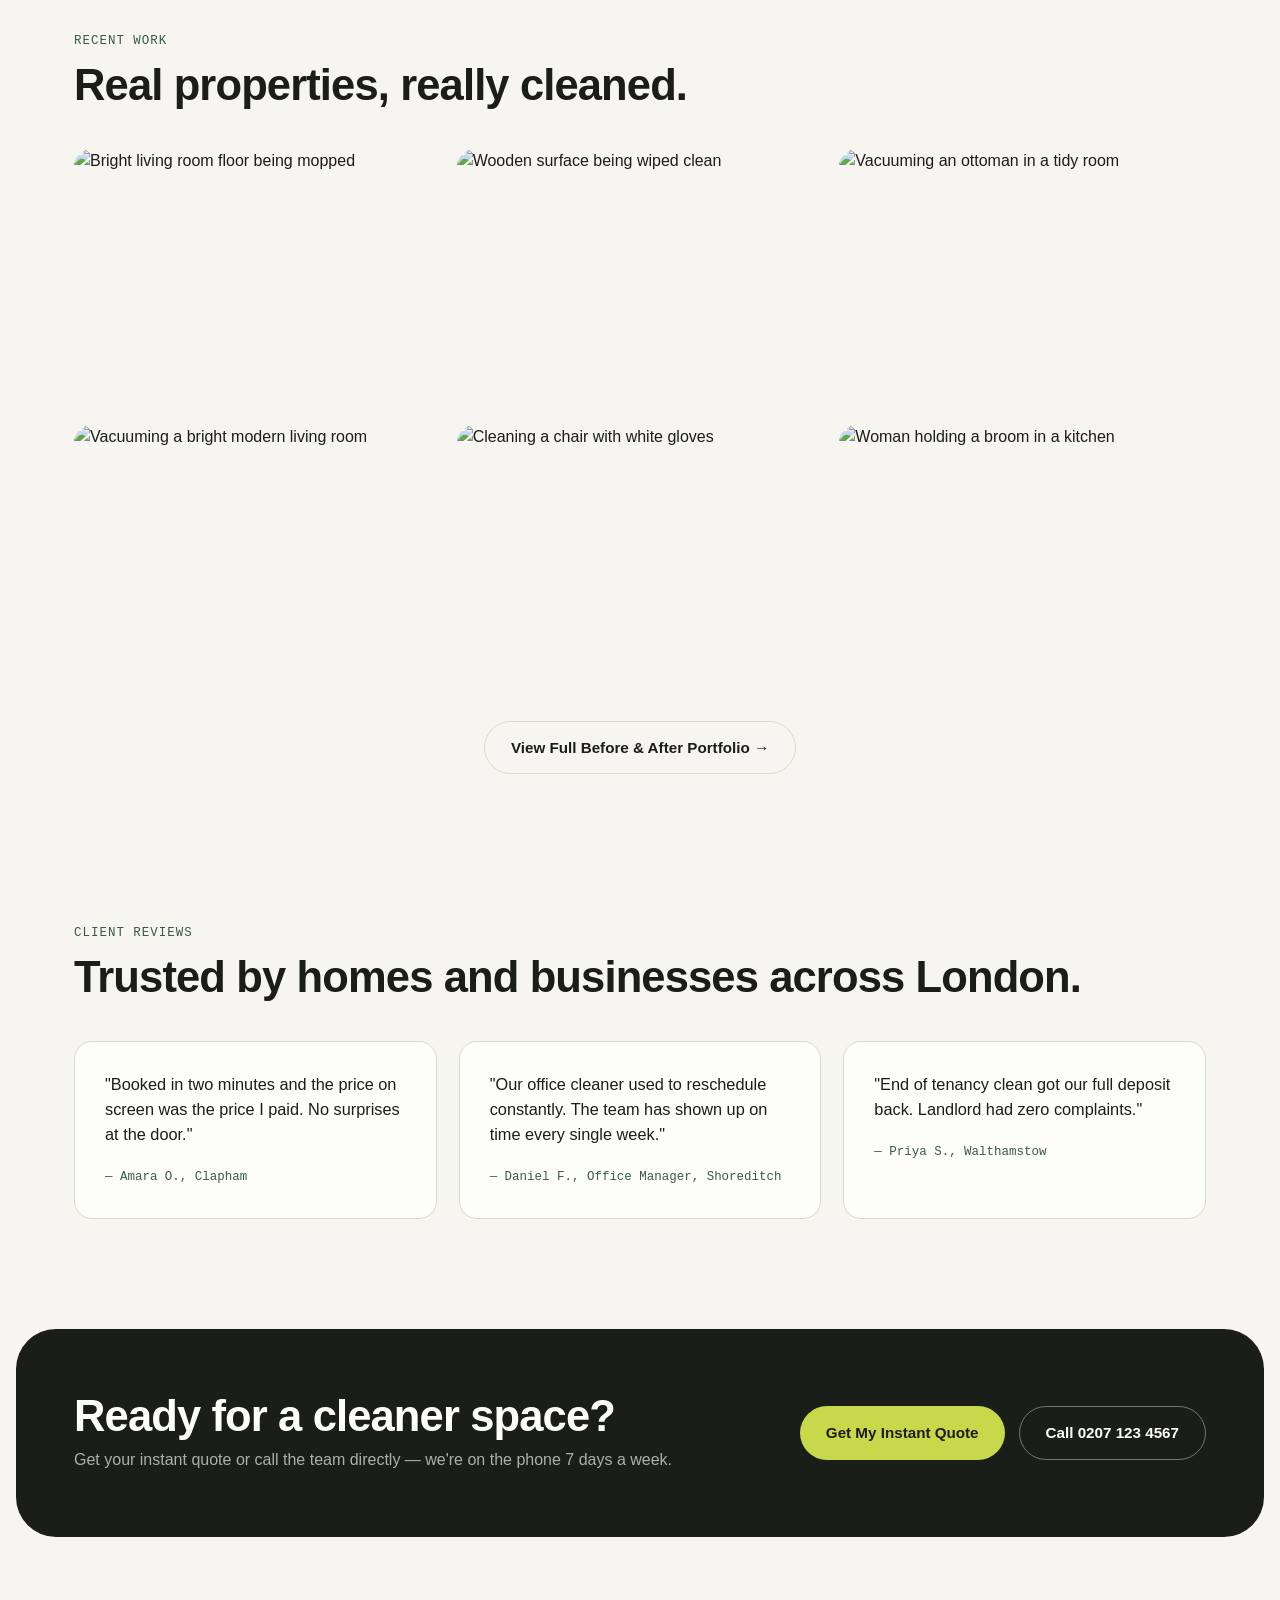
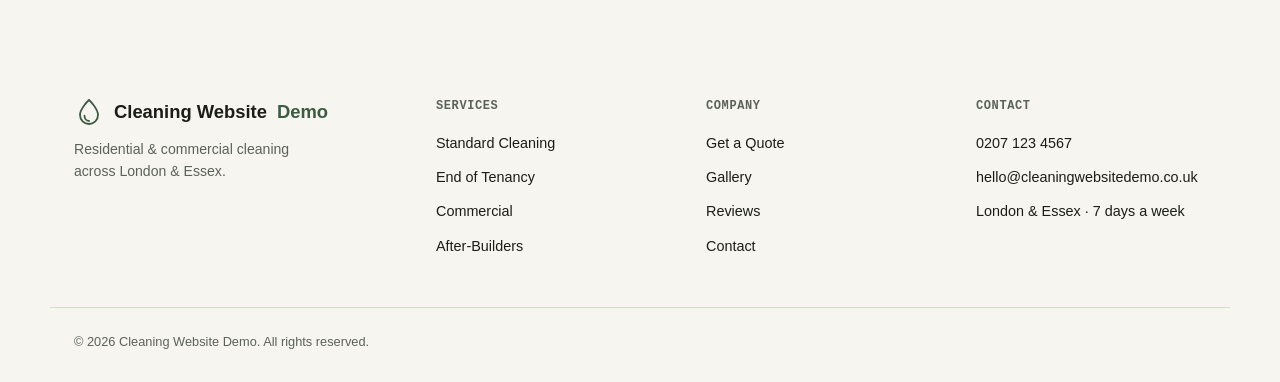
==== commit 8da0b8d5: "Update index.html" ====
--- a/index.html
+++ b/index.html
@@ -8,7 +8,7 @@
 <link rel="preconnect" href="https://fonts.googleapis.com">
 <link rel="preconnect" href="https://fonts.gstatic.com" crossorigin>
 <link href="https://fonts.googleapis.com/css2?family=Bricolage+Grotesque:opsz,wght@12..96,400;12..96,500;12..96,600;12..96,700;12..96,800&family=Inter:wght@400;500;600;700&family=JetBrains+Mono:wght@400;500;700&display=swap" rel="stylesheet">
-<link rel="stylesheet" href="style.css">
+<link rel="stylesheet" href="css/style.css">
 </head>
 <body>
 
@@ -424,6 +424,6 @@
   </div>
 </footer>
 
-<script src="script.js"></script>
+<script src="js/script.js"></script>
 </body>
 </html>
--- a/css/style.css
+++ b/css/style.css
@@ -0,0 +1,647 @@
+/* ============================================
+   GREENLINE CLEANING CO. — DESIGN TOKENS
+   ============================================ */
+:root{
+  --fern: #3C5B43;
+  --fern-dark: #294530;
+  --ink: #1B1D18;
+  --ivory: #F7F5EF;
+  --sage: #E4E9DC;
+  --sage-line: #D3DCC7;
+  --citrus: #C7D94B;
+  --citrus-dark: #A9BC33;
+  --white: #FDFDF9;
+  --muted: #5B6259;
+
+  --font-display: 'Bricolage Grotesque', 'Inter', -apple-system, sans-serif;
+  --font-body: 'Inter', -apple-system, sans-serif;
+  --font-mono: 'JetBrains Mono', monospace;
+
+  --radius-s: 10px;
+  --radius-m: 18px;
+  --radius-l: 28px;
+
+  --shadow-card: 0 2px 16px rgba(27,29,24,0.06);
+  --shadow-lift: 0 18px 40px rgba(27,29,24,0.12);
+
+  --ease: cubic-bezier(.22,.85,.32,1);
+}
+
+*{ box-sizing: border-box; margin:0; padding:0; }
+
+html{ scroll-behavior: smooth; }
+
+body{
+  font-family: var(--font-body);
+  background: var(--ivory);
+  color: var(--ink);
+  line-height: 1.55;
+  -webkit-font-smoothing: antialiased;
+}
+
+.wrap{
+  max-width: 1180px;
+  margin: 0 auto;
+  padding: 0 24px;
+}
+
+h1,h2,h3{
+  font-family: var(--font-display);
+  font-weight: 700;
+  line-height: 1.08;
+  letter-spacing: -0.02em;
+}
+
+h2{ font-size: clamp(2rem, 3.4vw, 2.75rem); margin-bottom: 14px; }
+h3{ font-size: 1.25rem; margin-bottom: 6px; }
+
+p{ color: var(--muted); }
+
+a{ color: inherit; text-decoration: none; }
+
+img{ max-width: 100%; display: block; }
+
+:focus-visible{
+  outline: 2.5px solid var(--fern);
+  outline-offset: 3px;
+  border-radius: 4px;
+}
+
+.eyebrow{
+  font-family: var(--font-mono);
+  font-size: 0.78rem;
+  letter-spacing: 0.08em;
+  text-transform: uppercase;
+  color: var(--fern);
+  font-weight: 500;
+  margin-bottom: 10px;
+}
+
+/* ============================================
+   BUTTONS
+   ============================================ */
+.btn{
+  display: inline-flex;
+  align-items: center;
+  justify-content: center;
+  gap: 8px;
+  padding: 14px 26px;
+  border-radius: 100px;
+  font-weight: 600;
+  font-size: 0.95rem;
+  border: none;
+  cursor: pointer;
+  transition: transform .25s var(--ease), box-shadow .25s var(--ease), background .2s ease;
+  white-space: nowrap;
+}
+.btn:hover{ transform: translateY(-2px); }
+.btn-primary{ background: var(--ink); color: var(--white); }
+.btn-primary:hover{ box-shadow: var(--shadow-lift); }
+.btn-cta{ background: var(--citrus); color: var(--ink); }
+.btn-cta:hover{ background: var(--citrus-dark); box-shadow: 0 14px 30px rgba(199,217,75,0.4); }
+.btn-ghost{ background: transparent; color: var(--ink); border: 1.5px solid var(--sage-line); }
+.btn-ghost:hover{ background: var(--sage); }
+.btn-ghost:disabled{ opacity: 0.35; cursor: not-allowed; transform:none; }
+.btn-outline{ background: transparent; color: var(--white); border: 1.5px solid rgba(253,253,249,0.4); }
+.btn-outline:hover{ background: rgba(253,253,249,0.12); }
+
+/* ============================================
+   HEADER
+   ============================================ */
+.site-header{
+  position: sticky;
+  top: 0;
+  z-index: 100;
+  background: rgba(247,245,239,0.85);
+  backdrop-filter: blur(10px);
+  border-bottom: 1px solid var(--sage-line);
+}
+.header-inner{
+  display: flex;
+  align-items: center;
+  justify-content: space-between;
+  padding-top: 16px;
+  padding-bottom: 16px;
+}
+.brand{
+  display: flex;
+  align-items: center;
+  gap: 10px;
+  font-family: var(--font-display);
+  font-weight: 600;
+  font-size: 1.15rem;
+  color: var(--ink);
+}
+.brand em{ font-style: normal; color: var(--fern); }
+.brand-mark{ color: var(--fern); display: inline-flex; }
+
+.main-nav{ display: flex; align-items: center; gap: 30px; }
+.main-nav a{ font-weight: 500; font-size: 0.92rem; color: var(--ink); position: relative; }
+.main-nav a:not(.nav-cta)::after{
+  content:''; position:absolute; left:0; bottom:-4px; width:0; height:2px;
+  background: var(--fern); transition: width .25s var(--ease);
+}
+.main-nav a:not(.nav-cta):hover::after{ width: 100%; }
+.nav-cta{
+  background: var(--citrus); color: var(--ink); padding: 10px 20px; border-radius: 100px;
+  font-weight: 700; transition: background .2s ease, transform .2s ease;
+}
+.nav-cta:hover{ background: var(--citrus-dark); transform: translateY(-1px); }
+.nav-toggle{ display:none; flex-direction:column; gap:5px; background:none; border:none; cursor:pointer; padding:8px; }
+.nav-toggle span{ width:22px; height:2px; background: var(--ink); border-radius:2px; }
+
+/* ============================================
+   HERO
+   ============================================ */
+.hero{
+  padding: 64px 0 90px;
+  overflow: hidden;
+  background:
+    radial-gradient(1100px 480px at 85% -10%, rgba(199,217,75,0.28), transparent 60%),
+    radial-gradient(900px 500px at -10% 110%, rgba(60,91,67,0.16), transparent 60%),
+    var(--sage);
+  border-radius: 0 0 40px 40px;
+}
+.hero-grid{
+  display: grid;
+  grid-template-columns: 1.05fr 0.95fr;
+  gap: 60px;
+  align-items: center;
+}
+.hero-copy h1{
+  font-size: clamp(2.4rem, 5vw, 3.6rem);
+  margin-bottom: 18px;
+  color: var(--ink);
+}
+.hero-sub{ font-size: 1.08rem; max-width: 480px; margin-bottom: 30px; }
+.hero-actions{ display: flex; gap: 14px; flex-wrap: wrap; margin-bottom: 44px; }
+
+.hero-trust{ display: flex; gap: 36px; }
+.trust-stat{ display: flex; flex-direction: column; }
+.trust-stat .num{
+  font-family: var(--font-mono);
+  font-size: 1.8rem;
+  font-weight: 700;
+  color: var(--fern);
+}
+.trust-stat .label{ font-size: 0.78rem; color: var(--muted); }
+
+/* --- Drag reveal --- */
+.reveal-card{ display: flex; flex-direction: column; align-items: center; gap: 14px; }
+.reveal-frame{
+  position: relative;
+  width: 100%;
+  aspect-ratio: 4/3.1;
+  border-radius: var(--radius-l);
+  overflow: hidden;
+  box-shadow: var(--shadow-lift);
+  user-select: none;
+  touch-action: pan-y;
+}
+.reveal-img{
+  position: absolute; inset: 0;
+  width: 100%; height: 100%;
+  object-fit: cover;
+}
+.reveal-clip{
+  position: absolute; inset: 0;
+  width: 55%;
+  overflow: hidden;
+}
+.reveal-clip .reveal-img{ width: var(--frame-w, 100%); max-width: none; }
+.reveal-handle{
+  position: absolute;
+  top: 0; bottom: 0;
+  left: 55%;
+  width: 44px;
+  margin-left: -22px;
+  display: flex; align-items: center; justify-content: center;
+  cursor: ew-resize;
+}
+.reveal-handle::before{
+  content:''; position:absolute; top:0; bottom:0; left:50%;
+  width: 3px; background: var(--white); transform: translateX(-50%);
+  box-shadow: 0 0 0 1px rgba(0,0,0,0.08);
+}
+.reveal-handle-grip{
+  position: relative;
+  width: 44px; height: 44px;
+  background: var(--white);
+  border-radius: 50%;
+  display: flex; align-items: center; justify-content: center;
+  font-size: 1.1rem;
+  box-shadow: var(--shadow-card);
+}
+.reveal-tag{
+  position: absolute; top: 16px;
+  font-family: var(--font-mono);
+  font-size: 0.72rem;
+  letter-spacing: 0.06em;
+  text-transform: uppercase;
+  background: rgba(27,29,24,0.55);
+  color: var(--white);
+  padding: 5px 12px;
+  border-radius: 100px;
+  backdrop-filter: blur(4px);
+}
+.reveal-tag-left{ left: 16px; }
+.reveal-tag-right{ right: 16px; }
+.reveal-hint{ font-size: 0.8rem; color: var(--muted); font-family: var(--font-mono); }
+
+/* ============================================
+   SERVICES
+   ============================================ */
+.services{ padding: 90px 0; }
+.services-grid{
+  display: grid;
+  grid-template-columns: repeat(3, 1fr);
+  gap: 22px;
+  margin-top: 40px;
+}
+.service-card{
+  background: var(--white);
+  border: 1px solid var(--sage-line);
+  border-radius: var(--radius-m);
+  padding: 30px 26px;
+  transition: transform .3s var(--ease), box-shadow .3s var(--ease), border-color .3s ease;
+}
+.service-card:hover{
+  transform: translateY(-6px);
+  box-shadow: var(--shadow-lift);
+  border-color: transparent;
+}
+.service-icon{
+  width: 52px; height: 52px;
+  border-radius: 14px;
+  background: var(--sage);
+  color: var(--fern);
+  display: flex; align-items: center; justify-content: center;
+  margin-bottom: 18px;
+  transition: background .3s ease, color .3s ease, transform .3s var(--ease);
+}
+.service-icon .icon-accent{ fill: var(--citrus-dark); }
+.service-icon .icon-accent-stroke{ stroke: var(--citrus-dark); }
+.service-card:hover .service-icon{
+  background: var(--fern);
+  color: var(--white);
+  transform: rotate(-6deg) scale(1.05);
+}
+.service-card:hover .service-icon .icon-accent{ fill: var(--citrus); }
+.service-card:hover .service-icon .icon-accent-stroke{ stroke: var(--citrus); }
+
+/* ---- Image band ---- */
+.image-band{
+  position: relative;
+  height: 380px;
+  margin: 0 16px 90px;
+  border-radius: 40px;
+  overflow: hidden;
+}
+.image-band img{ width: 100%; height: 100%; object-fit: cover; }
+.image-band-overlay{
+  position: absolute; inset: 0;
+  background: linear-gradient(100deg, rgba(27,29,24,0.72) 0%, rgba(27,29,24,0.25) 55%, rgba(27,29,24,0.1) 100%);
+  display: flex;
+  flex-direction: column;
+  justify-content: center;
+  padding: 0 60px;
+}
+.image-band-quote{
+  font-family: var(--font-display);
+  font-weight: 700;
+  font-size: clamp(1.4rem, 3vw, 2.1rem);
+  color: var(--white);
+  max-width: 480px;
+  margin-bottom: 12px;
+  letter-spacing: -0.01em;
+}
+.image-band-source{
+  font-family: var(--font-mono);
+  font-size: 0.8rem;
+  color: var(--citrus);
+}
+.service-card p{ font-size: 0.92rem; }
+
+/* ============================================
+   HOW IT WORKS
+   ============================================ */
+.how{
+  padding: 90px 0;
+  background: var(--fern-dark);
+  margin: 0 16px;
+  border-radius: 40px;
+  color: var(--white);
+}
+.how .eyebrow{ color: var(--citrus); }
+.how h2{ color: var(--white); }
+.how-grid{
+  display: grid;
+  grid-template-columns: 0.8fr 1.2fr;
+  gap: 60px;
+}
+.how-sub{ max-width: 320px; color: rgba(253,253,249,0.7); }
+.how-steps{ list-style: none; display: flex; flex-direction: column; gap: 28px; }
+.how-steps li{ display: flex; gap: 22px; align-items: flex-start; }
+.step-index{
+  font-family: var(--font-mono);
+  font-size: 0.95rem;
+  color: var(--fern-dark);
+  background: var(--citrus);
+  width: 40px; height: 40px;
+  border-radius: 50%;
+  display: flex; align-items: center; justify-content: center;
+  flex-shrink: 0;
+  font-weight: 700;
+}
+.how-steps h3{ font-size: 1.1rem; color: var(--white); }
+.how-steps p{ font-size: 0.92rem; color: rgba(253,253,249,0.65); }
+
+/* ============================================
+   QUOTE CALCULATOR (signature feature)
+   ============================================ */
+.quote{ padding: 90px 0 110px; background: var(--sage); border-radius: 40px; margin: 0 16px; }
+.quote-sub{ max-width: 520px; margin-bottom: 40px; }
+
+.quote-app{
+  display: grid;
+  grid-template-columns: 1.3fr 0.9fr;
+  gap: 26px;
+  align-items: start;
+}
+
+.quote-panel{
+  background: var(--white);
+  border-radius: var(--radius-l);
+  padding: 36px;
+  box-shadow: var(--shadow-card);
+  min-height: 420px;
+  display: flex;
+  flex-direction: column;
+}
+
+.quote-progress{ display: flex; gap: 8px; margin-bottom: 26px; }
+.progress-dot{ height: 5px; flex: 1; background: var(--sage-line); border-radius: 100px; transition: background .3s ease; }
+.progress-dot.active{ background: var(--fern); }
+
+.quote-step{ display: none; flex: 1; }
+.quote-step.active{ display: block; animation: fadeSlide .35s var(--ease); }
+@keyframes fadeSlide{ from{ opacity:0; transform: translateX(10px);} to{ opacity:1; transform:translateX(0);} }
+
+.step-title{ font-size: 1.15rem; margin-bottom: 20px; }
+.field-label{
+  display:block; font-family: var(--font-mono); font-size: 0.75rem;
+  text-transform: uppercase; letter-spacing: 0.05em; color: var(--muted); margin-bottom: 10px;
+}
+
+.option-grid{ display: grid; grid-template-columns: repeat(3, 1fr); gap: 12px; }
+.option-grid-3{ grid-template-columns: repeat(3, 1fr); }
+.option-card{
+  background: var(--ivory);
+  border: 1.5px solid var(--sage-line);
+  border-radius: var(--radius-s);
+  padding: 16px 14px;
+  text-align: left;
+  cursor: pointer;
+  display: flex; flex-direction: column; gap: 4px;
+  transition: border-color .2s ease, background .2s ease, transform .2s ease;
+  font-family: var(--font-body);
+}
+.option-card:hover{ transform: translateY(-2px); }
+.option-card.active{ border-color: var(--fern); background: var(--sage); }
+.option-name{ font-weight: 600; font-size: 0.9rem; }
+.option-meta{ font-family: var(--font-mono); font-size: 0.72rem; color: var(--fern); }
+
+.stepper{ display: flex; align-items: center; gap: 18px; }
+.stepper-btn{
+  width: 38px; height: 38px; border-radius: 50%;
+  border: 1.5px solid var(--sage-line); background: var(--ivory);
+  font-size: 1.1rem; cursor: pointer; transition: background .2s ease;
+}
+.stepper-btn:hover{ background: var(--sage); }
+.stepper-value{ font-family: var(--font-mono); font-size: 1.2rem; font-weight: 700; width: 24px; text-align: center; }
+
+.addon-list{ display: flex; flex-direction: column; gap: 10px; }
+.addon-row{
+  display: flex; align-items: center; gap: 12px;
+  padding: 14px 16px;
+  border: 1.5px solid var(--sage-line);
+  border-radius: var(--radius-s);
+  cursor: pointer;
+  transition: border-color .2s ease, background .2s ease;
+}
+.addon-row:hover{ background: var(--ivory); }
+.addon-row input{ accent-color: var(--fern); width: 17px; height: 17px; }
+.addon-name{ flex: 1; font-weight: 500; font-size: 0.9rem; }
+.addon-price{ font-family: var(--font-mono); font-size: 0.82rem; color: var(--fern); }
+
+.quote-nav{ display: flex; justify-content: space-between; margin-top: 30px; }
+
+.receipt{
+  background: var(--ink);
+  color: var(--white);
+  border-radius: var(--radius-l);
+  padding: 34px 30px;
+  position: sticky;
+  top: 100px;
+}
+.receipt-label{ font-family: var(--font-mono); font-size: 0.75rem; text-transform: uppercase; letter-spacing: 0.06em; color: rgba(253,253,249,0.6); margin-bottom: 6px; }
+.receipt-total{
+  font-family: var(--font-mono);
+  font-size: 3rem;
+  font-weight: 700;
+  color: var(--citrus);
+  margin-bottom: 4px;
+  transition: transform .15s ease;
+}
+.receipt-total span:first-child{ font-size: 1.6rem; vertical-align: top; opacity: 0.7; }
+.receipt-total.bump{ transform: scale(1.06); }
+.receipt-caption{ color: rgba(253,253,249,0.7); font-size: 0.85rem; margin-bottom: 22px; }
+.receipt-lines{
+  list-style: none;
+  font-family: var(--font-mono);
+  font-size: 0.82rem;
+  display: flex; flex-direction: column; gap: 8px;
+  padding-bottom: 22px;
+  margin-bottom: 22px;
+  border-bottom: 1px solid rgba(253,253,249,0.15);
+}
+.receipt-lines li{ display: flex; justify-content: space-between; color: rgba(253,253,249,0.85); }
+.receipt-cta{ width: 100%; margin-bottom: 0; }
+.receipt-note{ font-size: 0.75rem; color: rgba(253,253,249,0.5); text-align: center; margin-top: 14px; }
+
+.receipt-email-form{ margin-top: 6px; }
+.receipt-email-label{
+  display: block;
+  font-family: var(--font-mono);
+  font-size: 0.72rem;
+  text-transform: uppercase;
+  letter-spacing: 0.05em;
+  color: rgba(253,253,249,0.55);
+  margin-bottom: 10px;
+}
+.receipt-email-row{ display: flex; flex-direction: column; gap: 10px; }
+.receipt-email-row input{
+  width: 100%;
+  padding: 13px 16px;
+  border-radius: var(--radius-s);
+  border: 1.5px solid rgba(253,253,249,0.2);
+  background: rgba(253,253,249,0.06);
+  color: var(--white);
+  font-family: var(--font-body);
+  font-size: 0.9rem;
+}
+.receipt-email-row input::placeholder{ color: rgba(253,253,249,0.4); }
+.receipt-email-row input:focus-visible{ outline-color: var(--citrus); }
+.receipt-email-status{
+  font-size: 0.78rem;
+  margin-top: 10px;
+  min-height: 16px;
+  color: var(--citrus);
+  text-align: center;
+}
+
+/* ============================================
+   GALLERY
+   ============================================ */
+.gallery{ padding: 100px 0 90px; }
+.gallery-grid{
+  display: grid;
+  grid-template-columns: repeat(3, 1fr);
+  gap: 16px;
+  margin-top: 40px;
+}
+.gallery-grid img{
+  width: 100%; height: 260px; object-fit: cover;
+  border-radius: var(--radius-m);
+  transition: transform .4s var(--ease), filter .4s ease;
+  filter: saturate(0.92);
+}
+.gallery-grid img:hover{ transform: scale(1.03); filter: saturate(1.1); }
+.gallery-cta{ text-align: center; margin-top: 36px; }
+
+/* ============================================
+   TESTIMONIALS
+   ============================================ */
+.testimonials{ padding: 60px 0 110px; }
+.testimonial-track{
+  display: grid;
+  grid-template-columns: repeat(3, 1fr);
+  gap: 22px;
+  margin-top: 40px;
+}
+.testimonial-card{
+  background: var(--white);
+  border: 1px solid var(--sage-line);
+  border-radius: var(--radius-m);
+  padding: 30px;
+}
+.testimonial-card p{ color: var(--ink); font-size: 1.02rem; font-family: var(--font-body); font-weight: 500; margin-bottom: 16px; line-height: 1.55; }
+.testimonial-card cite{ font-style: normal; font-family: var(--font-mono); font-size: 0.78rem; color: var(--fern); }
+
+/* ============================================
+   CTA BAND
+   ============================================ */
+.cta-band{ background: var(--ink); border-radius: 40px; margin: 0 16px 90px; padding: 64px 0; }
+.cta-band-inner{
+  display: flex;
+  justify-content: space-between;
+  align-items: center;
+  gap: 30px;
+  flex-wrap: wrap;
+}
+.cta-band h2{ color: var(--white); margin-bottom: 8px; }
+.cta-band p{ color: rgba(253,253,249,0.65); }
+.cta-band-actions{ display: flex; gap: 14px; flex-wrap: wrap; }
+
+/* ============================================
+   FOOTER
+   ============================================ */
+.site-footer{ padding: 70px 0 30px; }
+.footer-grid{
+  display: grid;
+  grid-template-columns: 1.4fr 1fr 1fr 1fr;
+  gap: 40px;
+  padding-bottom: 50px;
+}
+.brand-footer{ margin-bottom: 12px; }
+.footer-tag{ font-size: 0.88rem; max-width: 240px; }
+.footer-col{ display: flex; flex-direction: column; gap: 12px; }
+.footer-col h4{ font-family: var(--font-mono); font-size: 0.75rem; text-transform: uppercase; letter-spacing: 0.05em; color: var(--muted); margin-bottom: 4px; }
+.footer-col a, .footer-col span{ font-size: 0.9rem; color: var(--ink); }
+.footer-col a:hover{ color: var(--fern); }
+.footer-bottom{ border-top: 1px solid var(--sage-line); padding-top: 24px; }
+.footer-bottom p{ font-size: 0.8rem; }
+
+/* ============================================
+   SCROLL REVEAL
+   ============================================ */
+[data-reveal]{
+  opacity: 0;
+  transform: translateY(24px);
+  transition: opacity .7s var(--ease), transform .7s var(--ease);
+}
+[data-reveal].is-visible{ opacity: 1; transform: translateY(0); }
+
+@media (prefers-reduced-motion: reduce){
+  [data-reveal]{ opacity: 1; transform: none; transition: none; }
+  html{ scroll-behavior: auto; }
+  *{ animation-duration: 0.01ms !important; transition-duration: 0.01ms !important; }
+}
+
+/* ============================================
+   PORTFOLIO PAGE
+   ============================================ */
+.portfolio-hero{
+  padding: 60px 0 50px;
+  background:
+    radial-gradient(1100px 480px at 85% -10%, rgba(199,217,75,0.28), transparent 60%),
+    var(--sage);
+  border-radius: 0 0 40px 40px;
+}
+.portfolio-hero h1{ font-size: clamp(2.2rem, 4.5vw, 3.2rem); max-width: 640px; margin-bottom: 14px; }
+.portfolio-hero p{ max-width: 520px; font-size: 1.05rem; }
+
+.portfolio-grid{
+  padding: 70px 0 100px;
+  display: grid;
+  grid-template-columns: repeat(2, 1fr);
+  gap: 30px;
+}
+.portfolio-card{ display: flex; flex-direction: column; gap: 14px; }
+.portfolio-card .reveal-frame{ aspect-ratio: 4/3; box-shadow: var(--shadow-card); }
+.portfolio-card-label{ display: flex; justify-content: space-between; align-items: baseline; }
+.portfolio-card-label h3{ font-size: 1.05rem; margin-bottom: 0; }
+.portfolio-card-label span{ font-family: var(--font-mono); font-size: 0.75rem; color: var(--fern); }
+
+@media (max-width: 720px){
+  .portfolio-grid{ grid-template-columns: 1fr; }
+}
+@media (max-width: 980px){
+  .hero-grid, .how-grid{ grid-template-columns: 1fr; }
+  .quote-app{ grid-template-columns: 1fr; }
+  .receipt{ position: static; }
+  .services-grid{ grid-template-columns: repeat(2, 1fr); }
+  .gallery-grid{ grid-template-columns: repeat(2, 1fr); }
+  .testimonial-track{ grid-template-columns: 1fr; }
+  .footer-grid{ grid-template-columns: 1fr 1fr; }
+}
+
+@media (max-width: 720px){
+  .main-nav{
+    position: absolute; top: 100%; left: 0; right: 0;
+    background: var(--ivory); flex-direction: column; align-items: stretch;
+    padding: 20px 24px; gap: 16px; border-bottom: 1px solid var(--sage-line);
+    display: none;
+  }
+  .main-nav.open{ display: flex; }
+  .nav-toggle{ display: flex; }
+  .nav-cta{ text-align: center; }
+  .services-grid{ grid-template-columns: 1fr; }
+  .gallery-grid{ grid-template-columns: 1fr; }
+  .footer-grid{ grid-template-columns: 1fr; gap: 30px; }
+  .option-grid, .option-grid-3{ grid-template-columns: 1fr; }
+  .hero-trust{ gap: 24px; flex-wrap: wrap; }
+  .quote{ border-radius: 24px; }
+  .cta-band{ border-radius: 24px; }
+  .cta-band-inner{ text-align: center; justify-content: center; }
+}
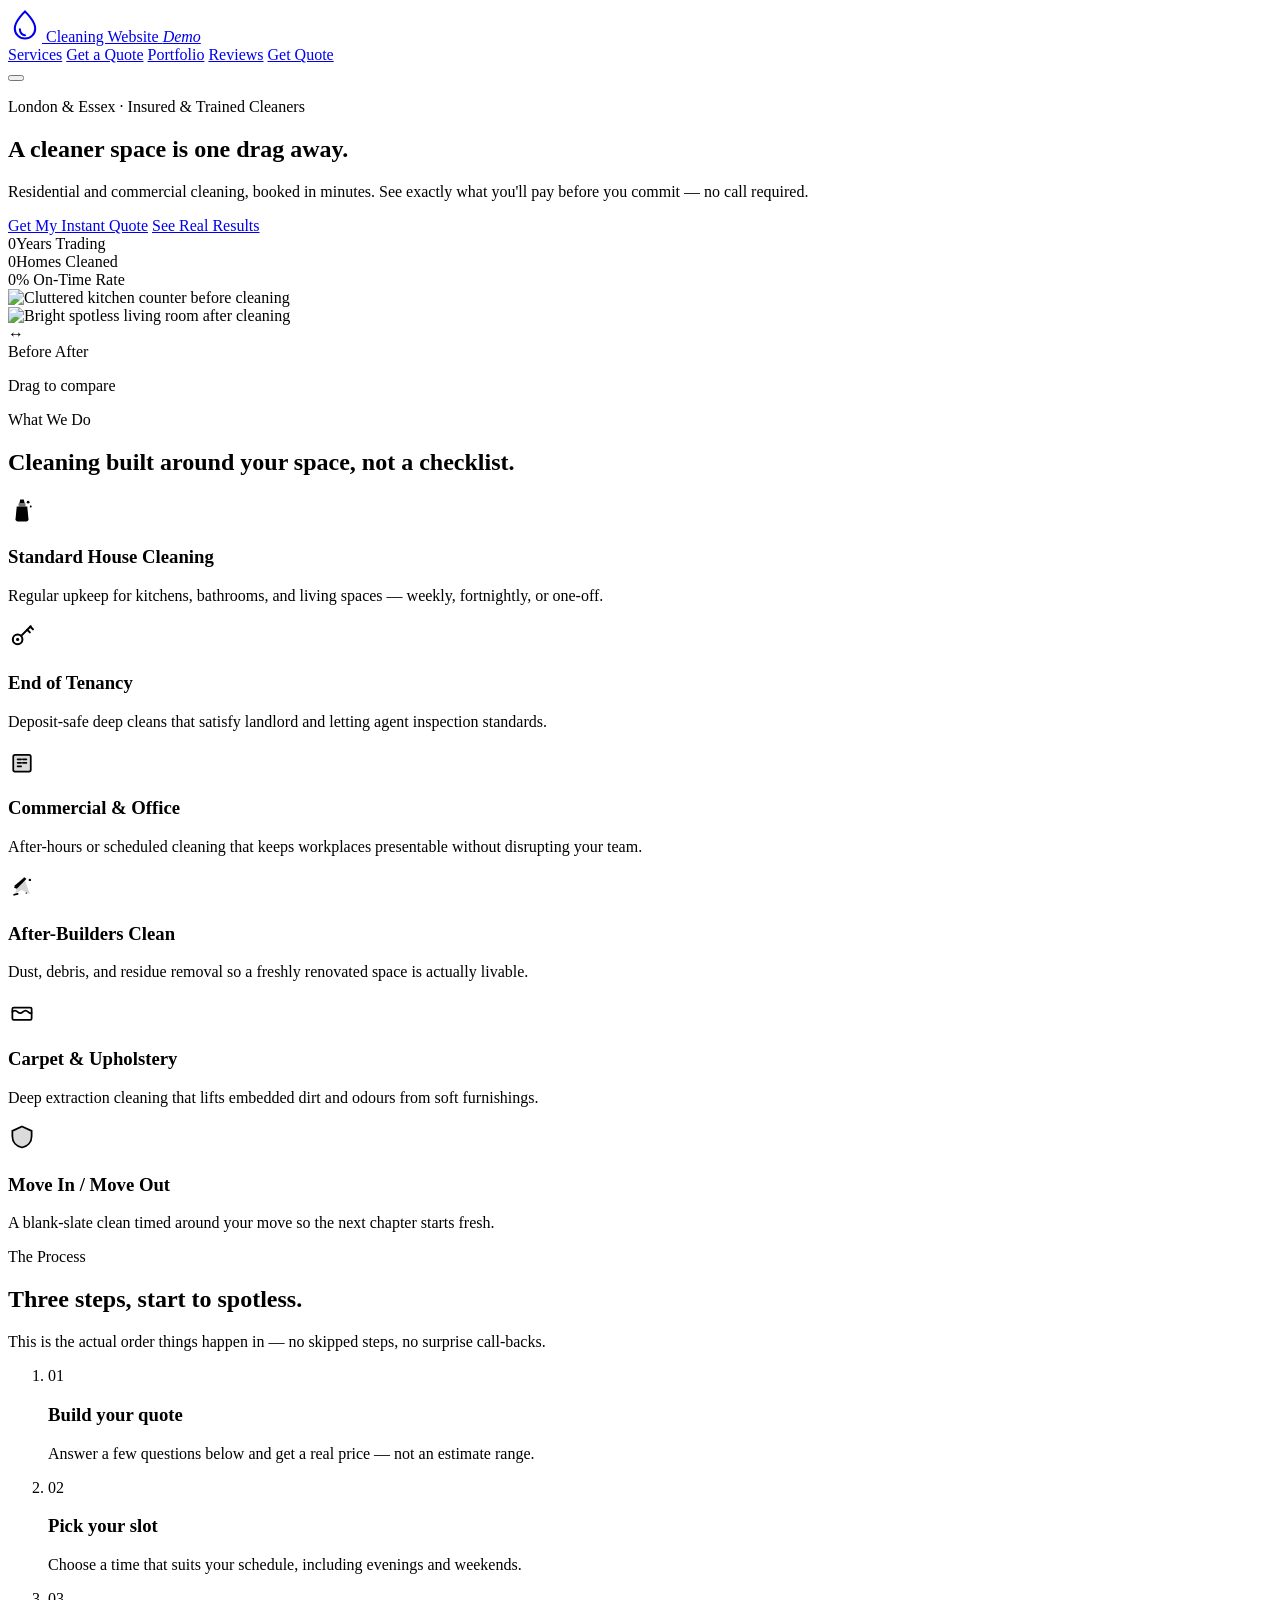
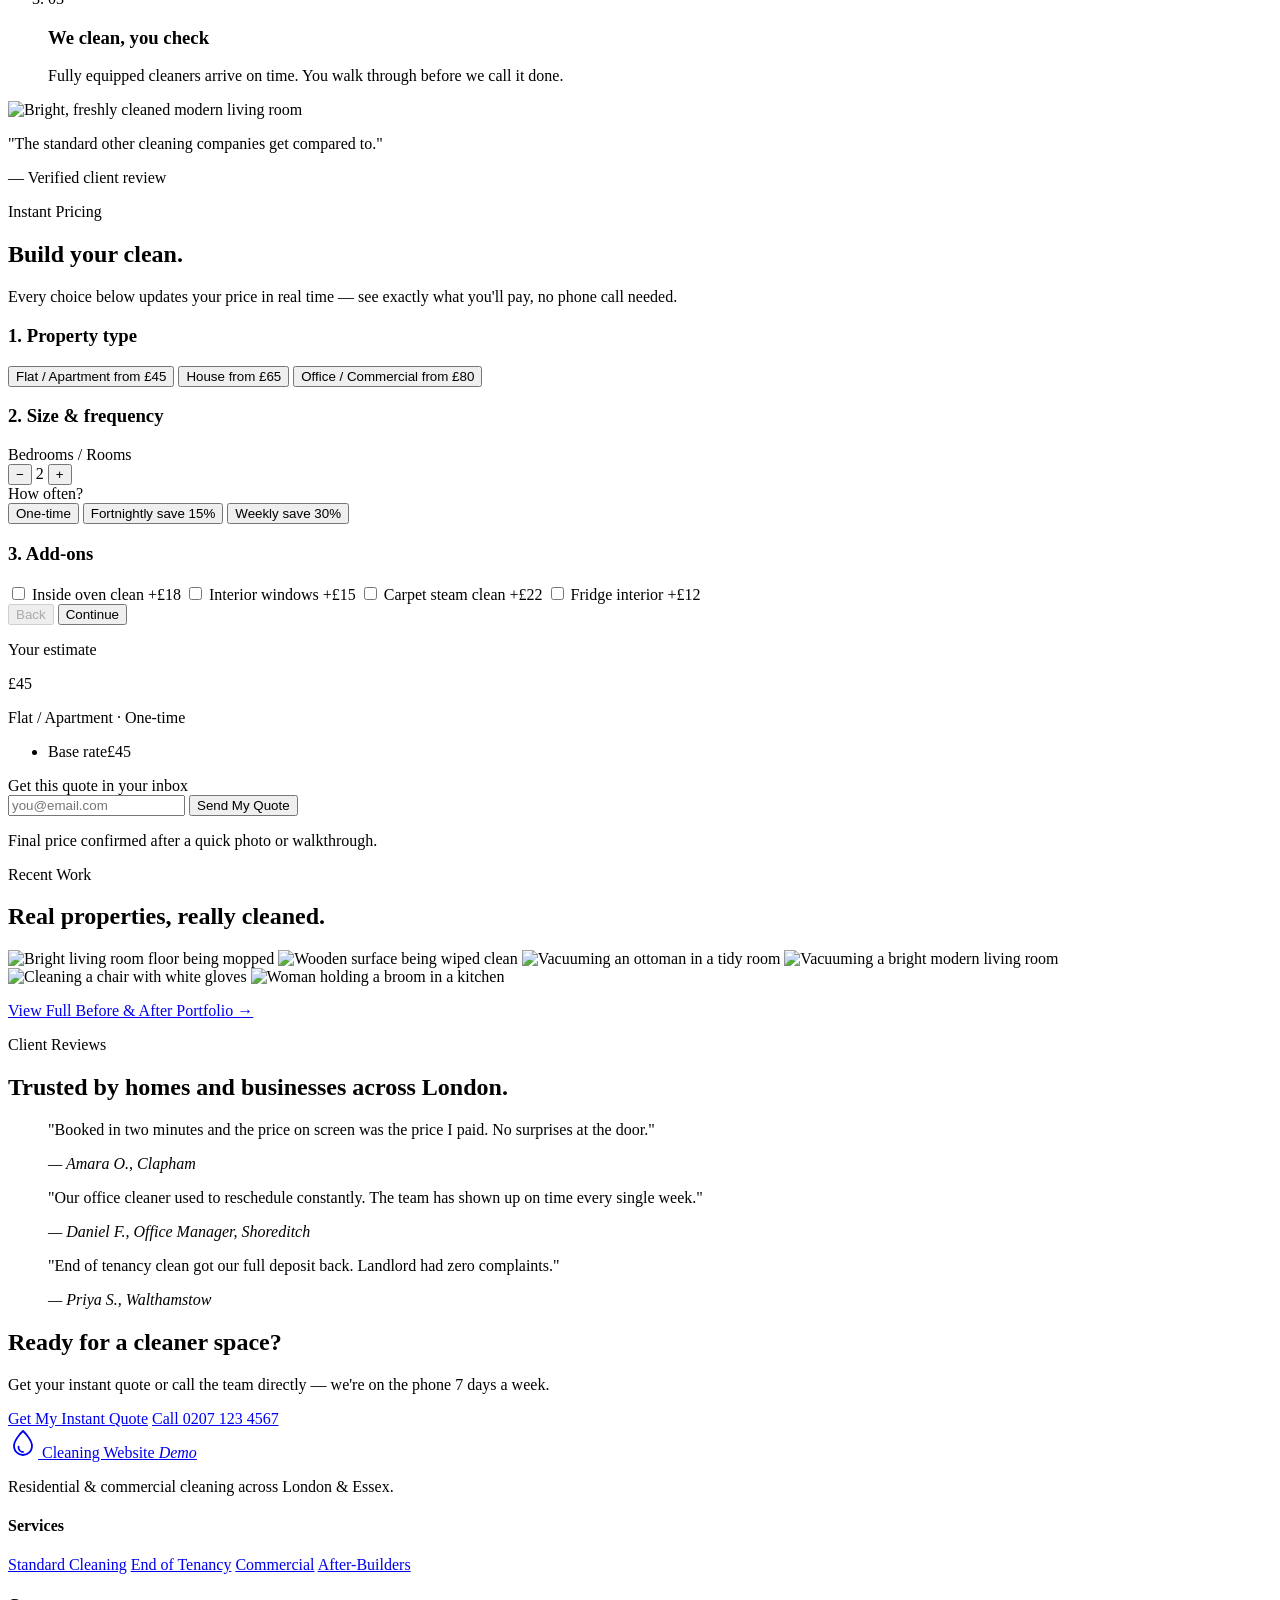
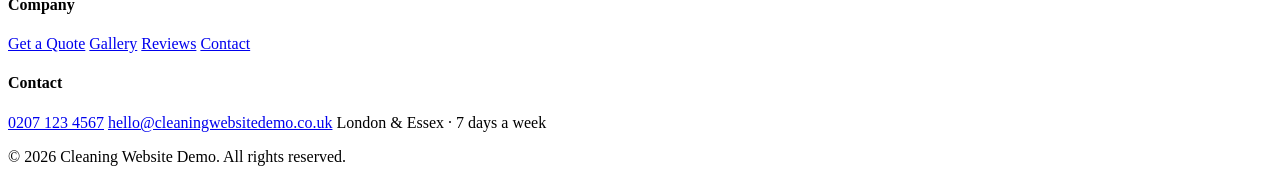
==== commit ab2c80c2: "Update index.html" ====
--- a/index.html
+++ b/index.html
@@ -8,7 +8,7 @@
 <link rel="preconnect" href="https://fonts.googleapis.com">
 <link rel="preconnect" href="https://fonts.gstatic.com" crossorigin>
 <link href="https://fonts.googleapis.com/css2?family=Bricolage+Grotesque:opsz,wght@12..96,400;12..96,500;12..96,600;12..96,700;12..96,800&family=Inter:wght@400;500;600;700&family=JetBrains+Mono:wght@400;500;700&display=swap" rel="stylesheet">
-<link rel="stylesheet" href="css/style.css">
+<link rel="stylesheet" href="style.css">
 </head>
 <body>
 
@@ -59,7 +59,7 @@
 
       <div class="hero-visual" data-reveal>
         <div class="reveal-card">
-          <div class="reveal-frame js-reveal-frame">
+          <div class="reveal-frame js-reveal-frame" data-auto-demo>
             <img class="reveal-img reveal-before" src="https://images.unsplash.com/photo-1713950788917-912f9274f123?q=80&w=1200&auto=format&fit=crop" alt="Cluttered kitchen counter before cleaning">
             <div class="reveal-clip js-reveal-clip">
               <img class="reveal-img reveal-after" src="https://images.unsplash.com/photo-1758273705627-937374bfa978?q=80&w=1200&auto=format&fit=crop" alt="Bright spotless living room after cleaning">
@@ -424,6 +424,6 @@
   </div>
 </footer>
 
-<script src="js/script.js"></script>
+<script src="script.js"></script>
 </body>
 </html>
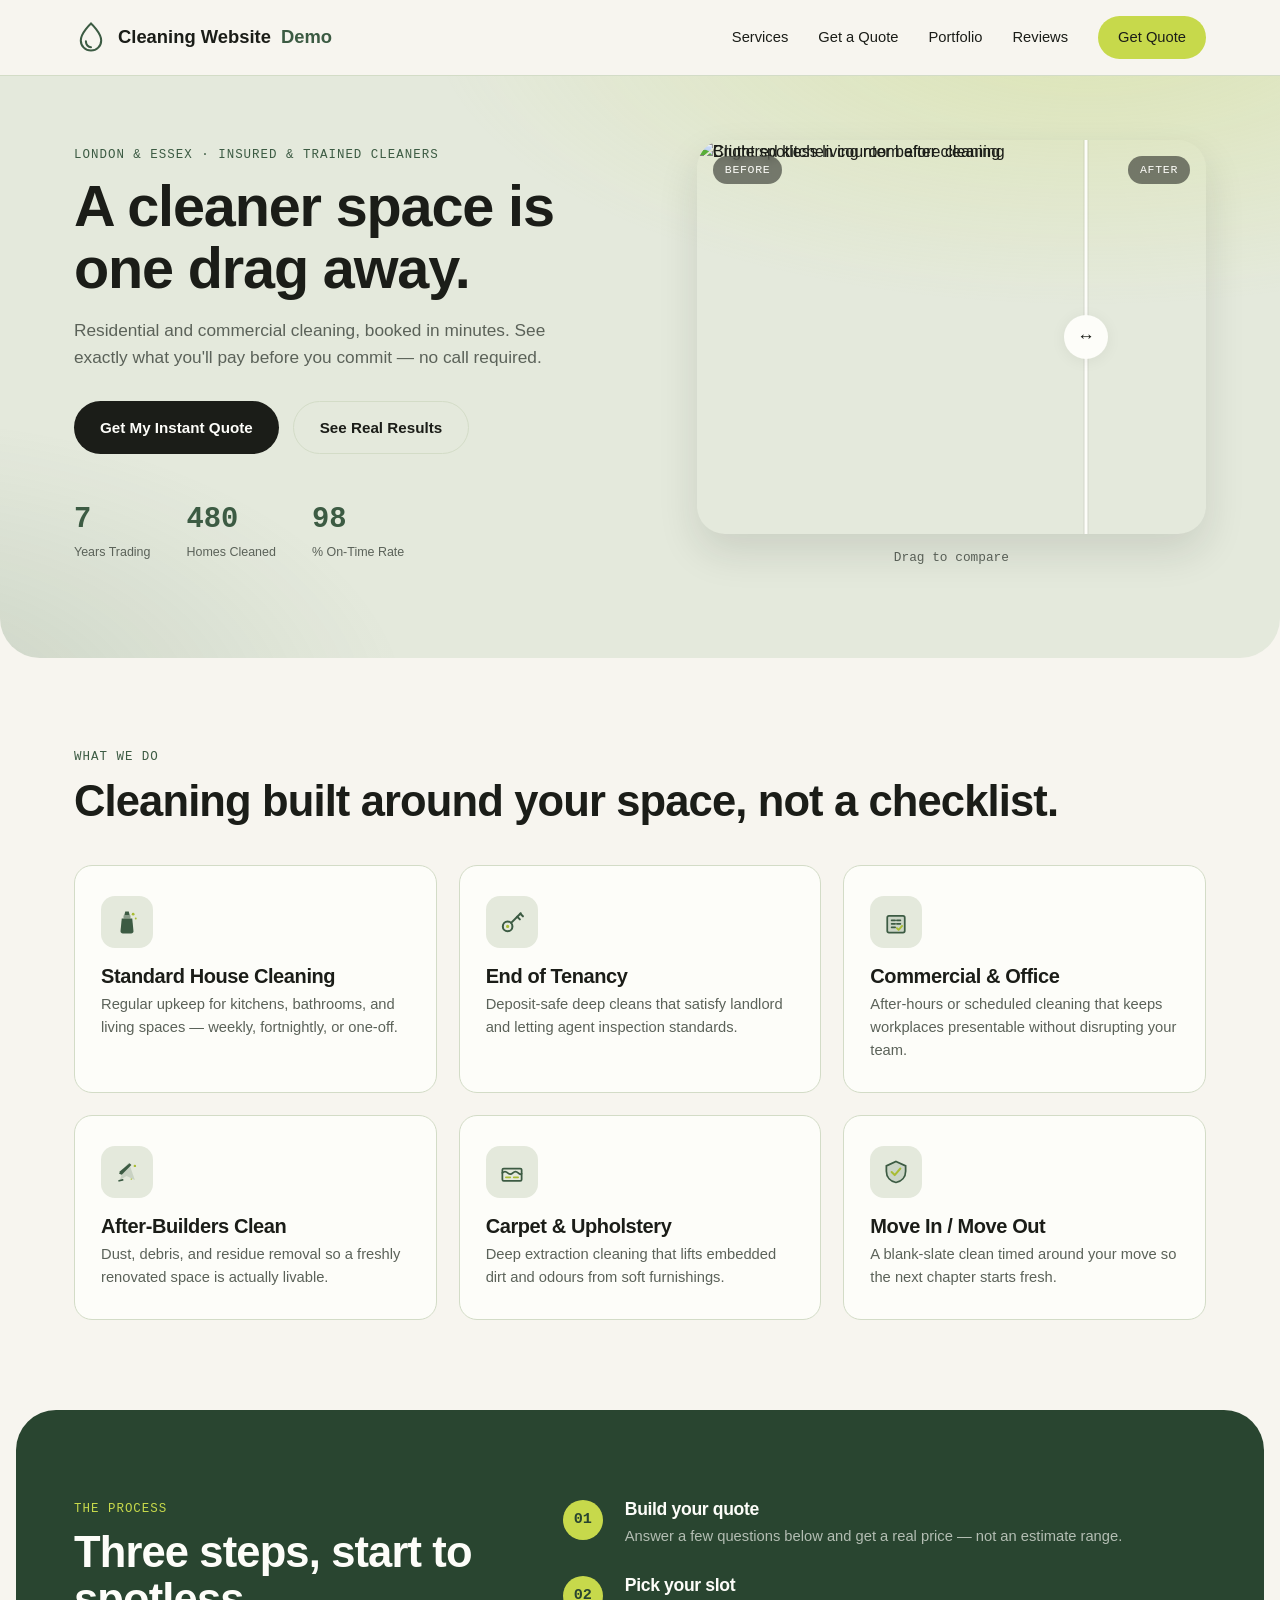
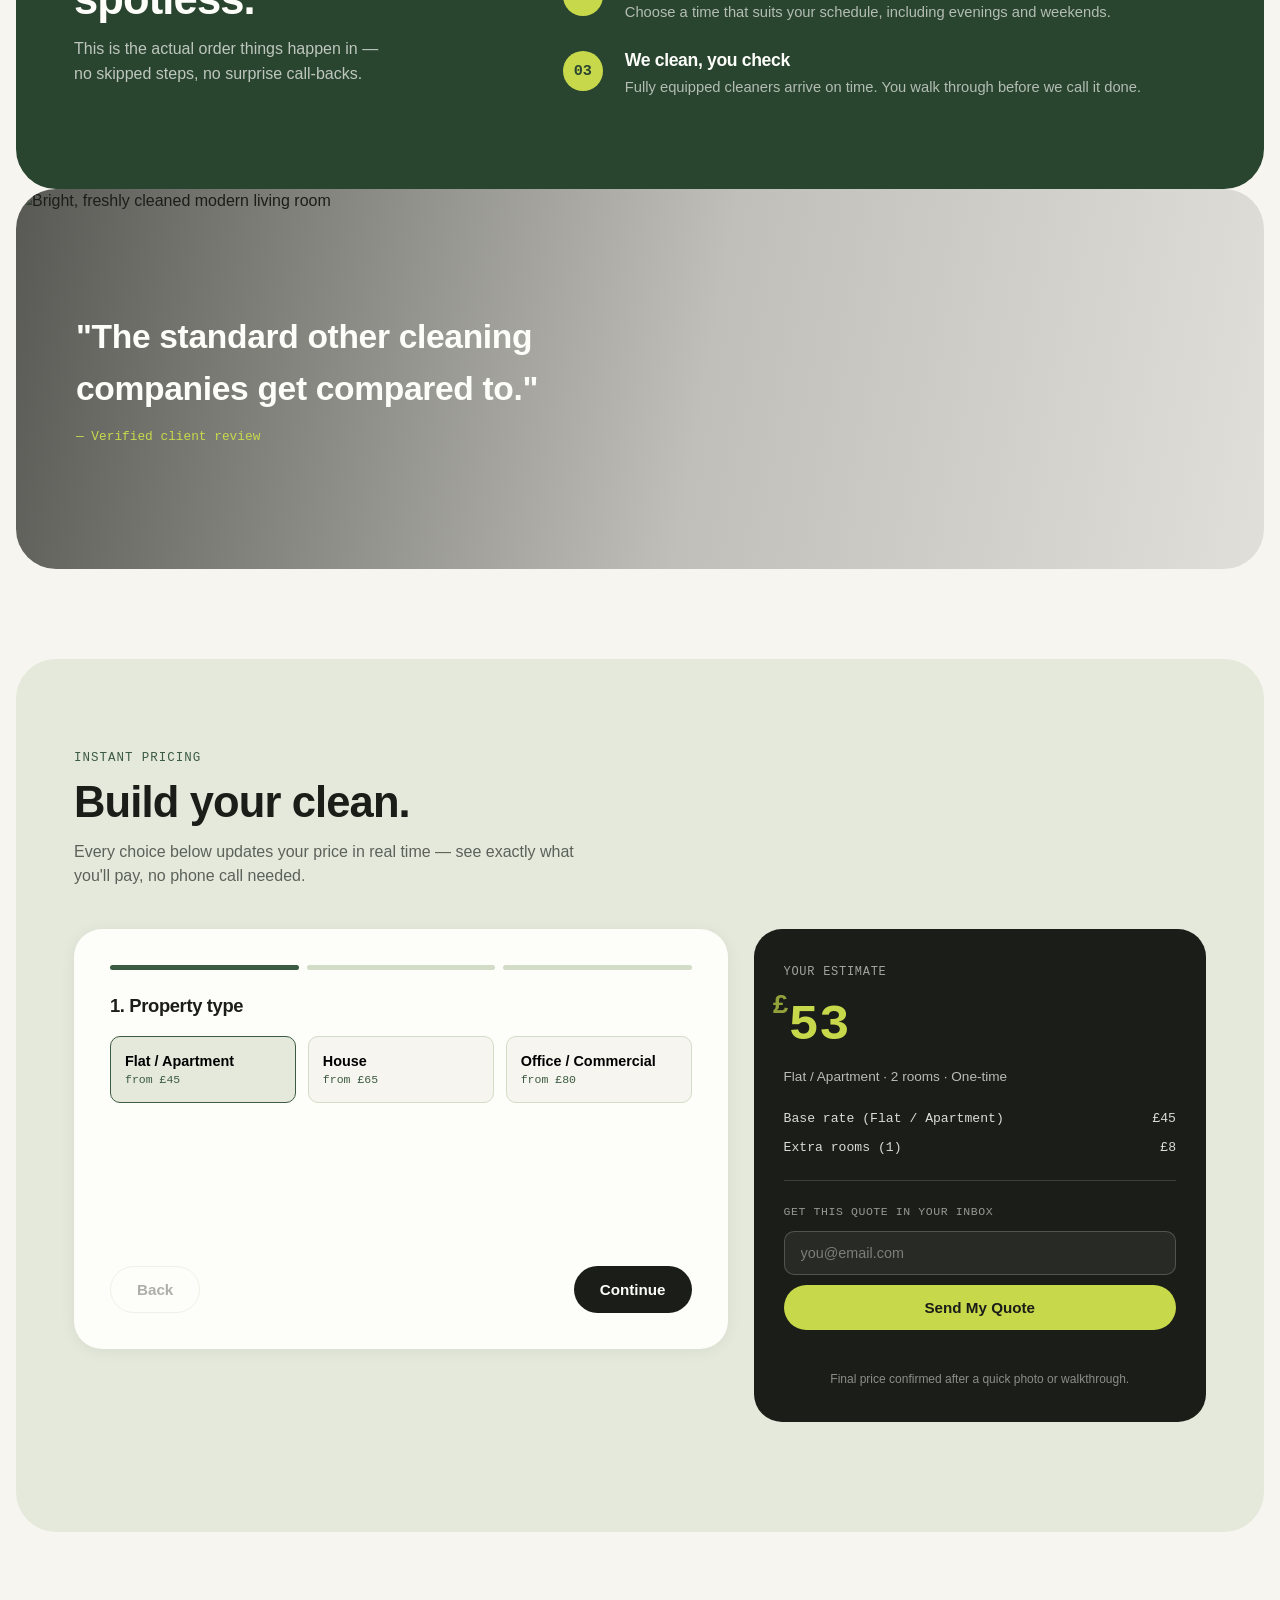
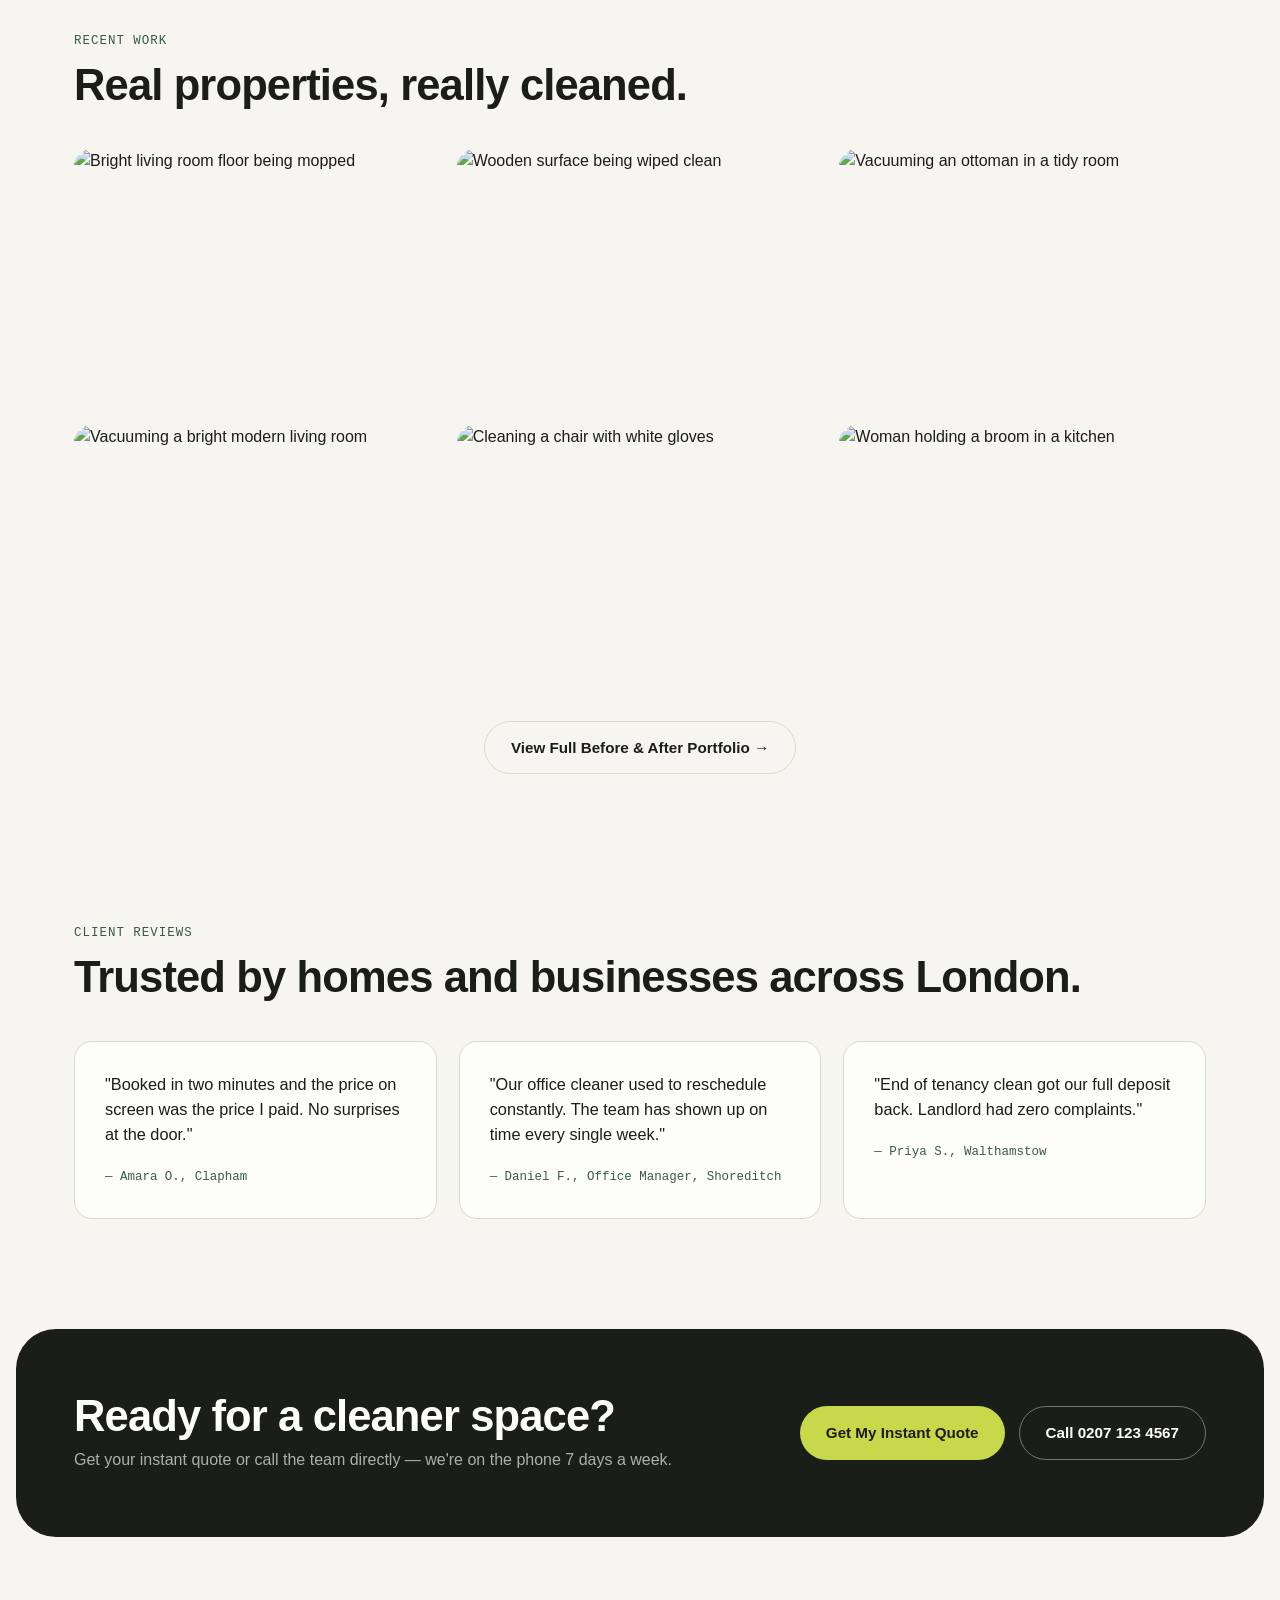
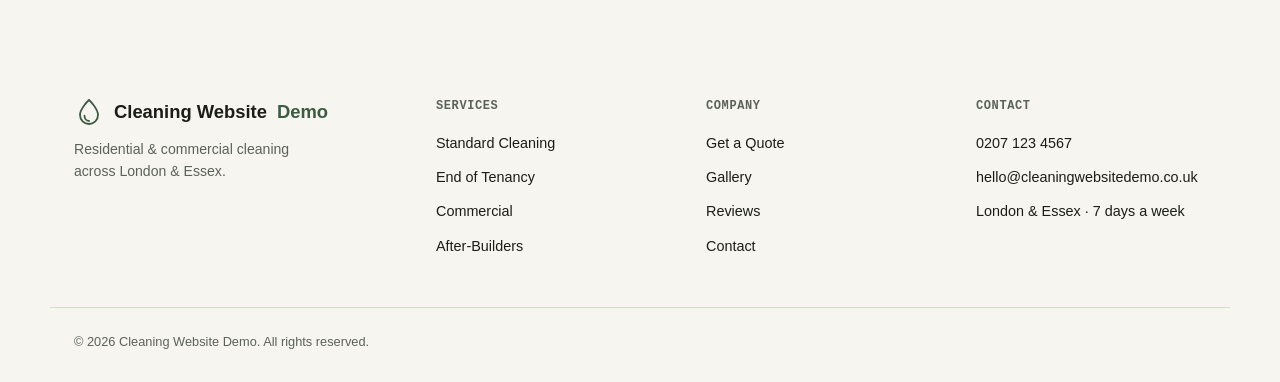
==== commit ce1f5b7a: "Update index.html" ====
--- a/index.html
+++ b/index.html
@@ -8,7 +8,7 @@
 <link rel="preconnect" href="https://fonts.googleapis.com">
 <link rel="preconnect" href="https://fonts.gstatic.com" crossorigin>
 <link href="https://fonts.googleapis.com/css2?family=Bricolage+Grotesque:opsz,wght@12..96,400;12..96,500;12..96,600;12..96,700;12..96,800&family=Inter:wght@400;500;600;700&family=JetBrains+Mono:wght@400;500;700&display=swap" rel="stylesheet">
-<link rel="stylesheet" href="style.css">
+<link rel="stylesheet" href="css/style.css">
 </head>
 <body>
 
@@ -424,6 +424,6 @@
   </div>
 </footer>
 
-<script src="script.js"></script>
+<script src="js/script.js"></script>
 </body>
 </html>
--- a/css/style.css
+++ b/css/style.css
@@ -0,0 +1,647 @@
+/* ============================================
+   GREENLINE CLEANING CO. — DESIGN TOKENS
+   ============================================ */
+:root{
+  --fern: #3C5B43;
+  --fern-dark: #294530;
+  --ink: #1B1D18;
+  --ivory: #F7F5EF;
+  --sage: #E4E9DC;
+  --sage-line: #D3DCC7;
+  --citrus: #C7D94B;
+  --citrus-dark: #A9BC33;
+  --white: #FDFDF9;
+  --muted: #5B6259;
+
+  --font-display: 'Bricolage Grotesque', 'Inter', -apple-system, sans-serif;
+  --font-body: 'Inter', -apple-system, sans-serif;
+  --font-mono: 'JetBrains Mono', monospace;
+
+  --radius-s: 10px;
+  --radius-m: 18px;
+  --radius-l: 28px;
+
+  --shadow-card: 0 2px 16px rgba(27,29,24,0.06);
+  --shadow-lift: 0 18px 40px rgba(27,29,24,0.12);
+
+  --ease: cubic-bezier(.22,.85,.32,1);
+}
+
+*{ box-sizing: border-box; margin:0; padding:0; }
+
+html{ scroll-behavior: smooth; }
+
+body{
+  font-family: var(--font-body);
+  background: var(--ivory);
+  color: var(--ink);
+  line-height: 1.55;
+  -webkit-font-smoothing: antialiased;
+}
+
+.wrap{
+  max-width: 1180px;
+  margin: 0 auto;
+  padding: 0 24px;
+}
+
+h1,h2,h3{
+  font-family: var(--font-display);
+  font-weight: 700;
+  line-height: 1.08;
+  letter-spacing: -0.02em;
+}
+
+h2{ font-size: clamp(2rem, 3.4vw, 2.75rem); margin-bottom: 14px; }
+h3{ font-size: 1.25rem; margin-bottom: 6px; }
+
+p{ color: var(--muted); }
+
+a{ color: inherit; text-decoration: none; }
+
+img{ max-width: 100%; display: block; }
+
+:focus-visible{
+  outline: 2.5px solid var(--fern);
+  outline-offset: 3px;
+  border-radius: 4px;
+}
+
+.eyebrow{
+  font-family: var(--font-mono);
+  font-size: 0.78rem;
+  letter-spacing: 0.08em;
+  text-transform: uppercase;
+  color: var(--fern);
+  font-weight: 500;
+  margin-bottom: 10px;
+}
+
+/* ============================================
+   BUTTONS
+   ============================================ */
+.btn{
+  display: inline-flex;
+  align-items: center;
+  justify-content: center;
+  gap: 8px;
+  padding: 14px 26px;
+  border-radius: 100px;
+  font-weight: 600;
+  font-size: 0.95rem;
+  border: none;
+  cursor: pointer;
+  transition: transform .25s var(--ease), box-shadow .25s var(--ease), background .2s ease;
+  white-space: nowrap;
+}
+.btn:hover{ transform: translateY(-2px); }
+.btn-primary{ background: var(--ink); color: var(--white); }
+.btn-primary:hover{ box-shadow: var(--shadow-lift); }
+.btn-cta{ background: var(--citrus); color: var(--ink); }
+.btn-cta:hover{ background: var(--citrus-dark); box-shadow: 0 14px 30px rgba(199,217,75,0.4); }
+.btn-ghost{ background: transparent; color: var(--ink); border: 1.5px solid var(--sage-line); }
+.btn-ghost:hover{ background: var(--sage); }
+.btn-ghost:disabled{ opacity: 0.35; cursor: not-allowed; transform:none; }
+.btn-outline{ background: transparent; color: var(--white); border: 1.5px solid rgba(253,253,249,0.4); }
+.btn-outline:hover{ background: rgba(253,253,249,0.12); }
+
+/* ============================================
+   HEADER
+   ============================================ */
+.site-header{
+  position: sticky;
+  top: 0;
+  z-index: 100;
+  background: rgba(247,245,239,0.85);
+  backdrop-filter: blur(10px);
+  border-bottom: 1px solid var(--sage-line);
+}
+.header-inner{
+  display: flex;
+  align-items: center;
+  justify-content: space-between;
+  padding-top: 16px;
+  padding-bottom: 16px;
+}
+.brand{
+  display: flex;
+  align-items: center;
+  gap: 10px;
+  font-family: var(--font-display);
+  font-weight: 600;
+  font-size: 1.15rem;
+  color: var(--ink);
+}
+.brand em{ font-style: normal; color: var(--fern); }
+.brand-mark{ color: var(--fern); display: inline-flex; }
+
+.main-nav{ display: flex; align-items: center; gap: 30px; }
+.main-nav a{ font-weight: 500; font-size: 0.92rem; color: var(--ink); position: relative; }
+.main-nav a:not(.nav-cta)::after{
+  content:''; position:absolute; left:0; bottom:-4px; width:0; height:2px;
+  background: var(--fern); transition: width .25s var(--ease);
+}
+.main-nav a:not(.nav-cta):hover::after{ width: 100%; }
+.nav-cta{
+  background: var(--citrus); color: var(--ink); padding: 10px 20px; border-radius: 100px;
+  font-weight: 700; transition: background .2s ease, transform .2s ease;
+}
+.nav-cta:hover{ background: var(--citrus-dark); transform: translateY(-1px); }
+.nav-toggle{ display:none; flex-direction:column; gap:5px; background:none; border:none; cursor:pointer; padding:8px; }
+.nav-toggle span{ width:22px; height:2px; background: var(--ink); border-radius:2px; }
+
+/* ============================================
+   HERO
+   ============================================ */
+.hero{
+  padding: 64px 0 90px;
+  overflow: hidden;
+  background:
+    radial-gradient(1100px 480px at 85% -10%, rgba(199,217,75,0.28), transparent 60%),
+    radial-gradient(900px 500px at -10% 110%, rgba(60,91,67,0.16), transparent 60%),
+    var(--sage);
+  border-radius: 0 0 40px 40px;
+}
+.hero-grid{
+  display: grid;
+  grid-template-columns: 1.05fr 0.95fr;
+  gap: 60px;
+  align-items: center;
+}
+.hero-copy h1{
+  font-size: clamp(2.4rem, 5vw, 3.6rem);
+  margin-bottom: 18px;
+  color: var(--ink);
+}
+.hero-sub{ font-size: 1.08rem; max-width: 480px; margin-bottom: 30px; }
+.hero-actions{ display: flex; gap: 14px; flex-wrap: wrap; margin-bottom: 44px; }
+
+.hero-trust{ display: flex; gap: 36px; }
+.trust-stat{ display: flex; flex-direction: column; }
+.trust-stat .num{
+  font-family: var(--font-mono);
+  font-size: 1.8rem;
+  font-weight: 700;
+  color: var(--fern);
+}
+.trust-stat .label{ font-size: 0.78rem; color: var(--muted); }
+
+/* --- Drag reveal --- */
+.reveal-card{ display: flex; flex-direction: column; align-items: center; gap: 14px; }
+.reveal-frame{
+  position: relative;
+  width: 100%;
+  aspect-ratio: 4/3.1;
+  border-radius: var(--radius-l);
+  overflow: hidden;
+  box-shadow: var(--shadow-lift);
+  user-select: none;
+  touch-action: pan-y;
+}
+.reveal-img{
+  position: absolute; inset: 0;
+  width: 100%; height: 100%;
+  object-fit: cover;
+}
+.reveal-clip{
+  position: absolute; inset: 0;
+  width: 55%;
+  overflow: hidden;
+}
+.reveal-clip .reveal-img{ width: var(--frame-w, 100%); max-width: none; }
+.reveal-handle{
+  position: absolute;
+  top: 0; bottom: 0;
+  left: 55%;
+  width: 44px;
+  margin-left: -22px;
+  display: flex; align-items: center; justify-content: center;
+  cursor: ew-resize;
+}
+.reveal-handle::before{
+  content:''; position:absolute; top:0; bottom:0; left:50%;
+  width: 3px; background: var(--white); transform: translateX(-50%);
+  box-shadow: 0 0 0 1px rgba(0,0,0,0.08);
+}
+.reveal-handle-grip{
+  position: relative;
+  width: 44px; height: 44px;
+  background: var(--white);
+  border-radius: 50%;
+  display: flex; align-items: center; justify-content: center;
+  font-size: 1.1rem;
+  box-shadow: var(--shadow-card);
+}
+.reveal-tag{
+  position: absolute; top: 16px;
+  font-family: var(--font-mono);
+  font-size: 0.72rem;
+  letter-spacing: 0.06em;
+  text-transform: uppercase;
+  background: rgba(27,29,24,0.55);
+  color: var(--white);
+  padding: 5px 12px;
+  border-radius: 100px;
+  backdrop-filter: blur(4px);
+}
+.reveal-tag-left{ left: 16px; }
+.reveal-tag-right{ right: 16px; }
+.reveal-hint{ font-size: 0.8rem; color: var(--muted); font-family: var(--font-mono); }
+
+/* ============================================
+   SERVICES
+   ============================================ */
+.services{ padding: 90px 0; }
+.services-grid{
+  display: grid;
+  grid-template-columns: repeat(3, 1fr);
+  gap: 22px;
+  margin-top: 40px;
+}
+.service-card{
+  background: var(--white);
+  border: 1px solid var(--sage-line);
+  border-radius: var(--radius-m);
+  padding: 30px 26px;
+  transition: transform .3s var(--ease), box-shadow .3s var(--ease), border-color .3s ease;
+}
+.service-card:hover{
+  transform: translateY(-6px);
+  box-shadow: var(--shadow-lift);
+  border-color: transparent;
+}
+.service-icon{
+  width: 52px; height: 52px;
+  border-radius: 14px;
+  background: var(--sage);
+  color: var(--fern);
+  display: flex; align-items: center; justify-content: center;
+  margin-bottom: 18px;
+  transition: background .3s ease, color .3s ease, transform .3s var(--ease);
+}
+.service-icon .icon-accent{ fill: var(--citrus-dark); }
+.service-icon .icon-accent-stroke{ stroke: var(--citrus-dark); }
+.service-card:hover .service-icon{
+  background: var(--fern);
+  color: var(--white);
+  transform: rotate(-6deg) scale(1.05);
+}
+.service-card:hover .service-icon .icon-accent{ fill: var(--citrus); }
+.service-card:hover .service-icon .icon-accent-stroke{ stroke: var(--citrus); }
+
+/* ---- Image band ---- */
+.image-band{
+  position: relative;
+  height: 380px;
+  margin: 0 16px 90px;
+  border-radius: 40px;
+  overflow: hidden;
+}
+.image-band img{ width: 100%; height: 100%; object-fit: cover; }
+.image-band-overlay{
+  position: absolute; inset: 0;
+  background: linear-gradient(100deg, rgba(27,29,24,0.72) 0%, rgba(27,29,24,0.25) 55%, rgba(27,29,24,0.1) 100%);
+  display: flex;
+  flex-direction: column;
+  justify-content: center;
+  padding: 0 60px;
+}
+.image-band-quote{
+  font-family: var(--font-display);
+  font-weight: 700;
+  font-size: clamp(1.4rem, 3vw, 2.1rem);
+  color: var(--white);
+  max-width: 480px;
+  margin-bottom: 12px;
+  letter-spacing: -0.01em;
+}
+.image-band-source{
+  font-family: var(--font-mono);
+  font-size: 0.8rem;
+  color: var(--citrus);
+}
+.service-card p{ font-size: 0.92rem; }
+
+/* ============================================
+   HOW IT WORKS
+   ============================================ */
+.how{
+  padding: 90px 0;
+  background: var(--fern-dark);
+  margin: 0 16px;
+  border-radius: 40px;
+  color: var(--white);
+}
+.how .eyebrow{ color: var(--citrus); }
+.how h2{ color: var(--white); }
+.how-grid{
+  display: grid;
+  grid-template-columns: 0.8fr 1.2fr;
+  gap: 60px;
+}
+.how-sub{ max-width: 320px; color: rgba(253,253,249,0.7); }
+.how-steps{ list-style: none; display: flex; flex-direction: column; gap: 28px; }
+.how-steps li{ display: flex; gap: 22px; align-items: flex-start; }
+.step-index{
+  font-family: var(--font-mono);
+  font-size: 0.95rem;
+  color: var(--fern-dark);
+  background: var(--citrus);
+  width: 40px; height: 40px;
+  border-radius: 50%;
+  display: flex; align-items: center; justify-content: center;
+  flex-shrink: 0;
+  font-weight: 700;
+}
+.how-steps h3{ font-size: 1.1rem; color: var(--white); }
+.how-steps p{ font-size: 0.92rem; color: rgba(253,253,249,0.65); }
+
+/* ============================================
+   QUOTE CALCULATOR (signature feature)
+   ============================================ */
+.quote{ padding: 90px 0 110px; background: var(--sage); border-radius: 40px; margin: 0 16px; }
+.quote-sub{ max-width: 520px; margin-bottom: 40px; }
+
+.quote-app{
+  display: grid;
+  grid-template-columns: 1.3fr 0.9fr;
+  gap: 26px;
+  align-items: start;
+}
+
+.quote-panel{
+  background: var(--white);
+  border-radius: var(--radius-l);
+  padding: 36px;
+  box-shadow: var(--shadow-card);
+  min-height: 420px;
+  display: flex;
+  flex-direction: column;
+}
+
+.quote-progress{ display: flex; gap: 8px; margin-bottom: 26px; }
+.progress-dot{ height: 5px; flex: 1; background: var(--sage-line); border-radius: 100px; transition: background .3s ease; }
+.progress-dot.active{ background: var(--fern); }
+
+.quote-step{ display: none; flex: 1; }
+.quote-step.active{ display: block; animation: fadeSlide .35s var(--ease); }
+@keyframes fadeSlide{ from{ opacity:0; transform: translateX(10px);} to{ opacity:1; transform:translateX(0);} }
+
+.step-title{ font-size: 1.15rem; margin-bottom: 20px; }
+.field-label{
+  display:block; font-family: var(--font-mono); font-size: 0.75rem;
+  text-transform: uppercase; letter-spacing: 0.05em; color: var(--muted); margin-bottom: 10px;
+}
+
+.option-grid{ display: grid; grid-template-columns: repeat(3, 1fr); gap: 12px; }
+.option-grid-3{ grid-template-columns: repeat(3, 1fr); }
+.option-card{
+  background: var(--ivory);
+  border: 1.5px solid var(--sage-line);
+  border-radius: var(--radius-s);
+  padding: 16px 14px;
+  text-align: left;
+  cursor: pointer;
+  display: flex; flex-direction: column; gap: 4px;
+  transition: border-color .2s ease, background .2s ease, transform .2s ease;
+  font-family: var(--font-body);
+}
+.option-card:hover{ transform: translateY(-2px); }
+.option-card.active{ border-color: var(--fern); background: var(--sage); }
+.option-name{ font-weight: 600; font-size: 0.9rem; }
+.option-meta{ font-family: var(--font-mono); font-size: 0.72rem; color: var(--fern); }
+
+.stepper{ display: flex; align-items: center; gap: 18px; }
+.stepper-btn{
+  width: 38px; height: 38px; border-radius: 50%;
+  border: 1.5px solid var(--sage-line); background: var(--ivory);
+  font-size: 1.1rem; cursor: pointer; transition: background .2s ease;
+}
+.stepper-btn:hover{ background: var(--sage); }
+.stepper-value{ font-family: var(--font-mono); font-size: 1.2rem; font-weight: 700; width: 24px; text-align: center; }
+
+.addon-list{ display: flex; flex-direction: column; gap: 10px; }
+.addon-row{
+  display: flex; align-items: center; gap: 12px;
+  padding: 14px 16px;
+  border: 1.5px solid var(--sage-line);
+  border-radius: var(--radius-s);
+  cursor: pointer;
+  transition: border-color .2s ease, background .2s ease;
+}
+.addon-row:hover{ background: var(--ivory); }
+.addon-row input{ accent-color: var(--fern); width: 17px; height: 17px; }
+.addon-name{ flex: 1; font-weight: 500; font-size: 0.9rem; }
+.addon-price{ font-family: var(--font-mono); font-size: 0.82rem; color: var(--fern); }
+
+.quote-nav{ display: flex; justify-content: space-between; margin-top: 30px; }
+
+.receipt{
+  background: var(--ink);
+  color: var(--white);
+  border-radius: var(--radius-l);
+  padding: 34px 30px;
+  position: sticky;
+  top: 100px;
+}
+.receipt-label{ font-family: var(--font-mono); font-size: 0.75rem; text-transform: uppercase; letter-spacing: 0.06em; color: rgba(253,253,249,0.6); margin-bottom: 6px; }
+.receipt-total{
+  font-family: var(--font-mono);
+  font-size: 3rem;
+  font-weight: 700;
+  color: var(--citrus);
+  margin-bottom: 4px;
+  transition: transform .15s ease;
+}
+.receipt-total span:first-child{ font-size: 1.6rem; vertical-align: top; opacity: 0.7; }
+.receipt-total.bump{ transform: scale(1.06); }
+.receipt-caption{ color: rgba(253,253,249,0.7); font-size: 0.85rem; margin-bottom: 22px; }
+.receipt-lines{
+  list-style: none;
+  font-family: var(--font-mono);
+  font-size: 0.82rem;
+  display: flex; flex-direction: column; gap: 8px;
+  padding-bottom: 22px;
+  margin-bottom: 22px;
+  border-bottom: 1px solid rgba(253,253,249,0.15);
+}
+.receipt-lines li{ display: flex; justify-content: space-between; color: rgba(253,253,249,0.85); }
+.receipt-cta{ width: 100%; margin-bottom: 0; }
+.receipt-note{ font-size: 0.75rem; color: rgba(253,253,249,0.5); text-align: center; margin-top: 14px; }
+
+.receipt-email-form{ margin-top: 6px; }
+.receipt-email-label{
+  display: block;
+  font-family: var(--font-mono);
+  font-size: 0.72rem;
+  text-transform: uppercase;
+  letter-spacing: 0.05em;
+  color: rgba(253,253,249,0.55);
+  margin-bottom: 10px;
+}
+.receipt-email-row{ display: flex; flex-direction: column; gap: 10px; }
+.receipt-email-row input{
+  width: 100%;
+  padding: 13px 16px;
+  border-radius: var(--radius-s);
+  border: 1.5px solid rgba(253,253,249,0.2);
+  background: rgba(253,253,249,0.06);
+  color: var(--white);
+  font-family: var(--font-body);
+  font-size: 0.9rem;
+}
+.receipt-email-row input::placeholder{ color: rgba(253,253,249,0.4); }
+.receipt-email-row input:focus-visible{ outline-color: var(--citrus); }
+.receipt-email-status{
+  font-size: 0.78rem;
+  margin-top: 10px;
+  min-height: 16px;
+  color: var(--citrus);
+  text-align: center;
+}
+
+/* ============================================
+   GALLERY
+   ============================================ */
+.gallery{ padding: 100px 0 90px; }
+.gallery-grid{
+  display: grid;
+  grid-template-columns: repeat(3, 1fr);
+  gap: 16px;
+  margin-top: 40px;
+}
+.gallery-grid img{
+  width: 100%; height: 260px; object-fit: cover;
+  border-radius: var(--radius-m);
+  transition: transform .4s var(--ease), filter .4s ease;
+  filter: saturate(0.92);
+}
+.gallery-grid img:hover{ transform: scale(1.03); filter: saturate(1.1); }
+.gallery-cta{ text-align: center; margin-top: 36px; }
+
+/* ============================================
+   TESTIMONIALS
+   ============================================ */
+.testimonials{ padding: 60px 0 110px; }
+.testimonial-track{
+  display: grid;
+  grid-template-columns: repeat(3, 1fr);
+  gap: 22px;
+  margin-top: 40px;
+}
+.testimonial-card{
+  background: var(--white);
+  border: 1px solid var(--sage-line);
+  border-radius: var(--radius-m);
+  padding: 30px;
+}
+.testimonial-card p{ color: var(--ink); font-size: 1.02rem; font-family: var(--font-body); font-weight: 500; margin-bottom: 16px; line-height: 1.55; }
+.testimonial-card cite{ font-style: normal; font-family: var(--font-mono); font-size: 0.78rem; color: var(--fern); }
+
+/* ============================================
+   CTA BAND
+   ============================================ */
+.cta-band{ background: var(--ink); border-radius: 40px; margin: 0 16px 90px; padding: 64px 0; }
+.cta-band-inner{
+  display: flex;
+  justify-content: space-between;
+  align-items: center;
+  gap: 30px;
+  flex-wrap: wrap;
+}
+.cta-band h2{ color: var(--white); margin-bottom: 8px; }
+.cta-band p{ color: rgba(253,253,249,0.65); }
+.cta-band-actions{ display: flex; gap: 14px; flex-wrap: wrap; }
+
+/* ============================================
+   FOOTER
+   ============================================ */
+.site-footer{ padding: 70px 0 30px; }
+.footer-grid{
+  display: grid;
+  grid-template-columns: 1.4fr 1fr 1fr 1fr;
+  gap: 40px;
+  padding-bottom: 50px;
+}
+.brand-footer{ margin-bottom: 12px; }
+.footer-tag{ font-size: 0.88rem; max-width: 240px; }
+.footer-col{ display: flex; flex-direction: column; gap: 12px; }
+.footer-col h4{ font-family: var(--font-mono); font-size: 0.75rem; text-transform: uppercase; letter-spacing: 0.05em; color: var(--muted); margin-bottom: 4px; }
+.footer-col a, .footer-col span{ font-size: 0.9rem; color: var(--ink); }
+.footer-col a:hover{ color: var(--fern); }
+.footer-bottom{ border-top: 1px solid var(--sage-line); padding-top: 24px; }
+.footer-bottom p{ font-size: 0.8rem; }
+
+/* ============================================
+   SCROLL REVEAL
+   ============================================ */
+[data-reveal]{
+  opacity: 0;
+  transform: translateY(24px);
+  transition: opacity .7s var(--ease), transform .7s var(--ease);
+}
+[data-reveal].is-visible{ opacity: 1; transform: translateY(0); }
+
+@media (prefers-reduced-motion: reduce){
+  [data-reveal]{ opacity: 1; transform: none; transition: none; }
+  html{ scroll-behavior: auto; }
+  *{ animation-duration: 0.01ms !important; transition-duration: 0.01ms !important; }
+}
+
+/* ============================================
+   PORTFOLIO PAGE
+   ============================================ */
+.portfolio-hero{
+  padding: 60px 0 50px;
+  background:
+    radial-gradient(1100px 480px at 85% -10%, rgba(199,217,75,0.28), transparent 60%),
+    var(--sage);
+  border-radius: 0 0 40px 40px;
+}
+.portfolio-hero h1{ font-size: clamp(2.2rem, 4.5vw, 3.2rem); max-width: 640px; margin-bottom: 14px; }
+.portfolio-hero p{ max-width: 520px; font-size: 1.05rem; }
+
+.portfolio-grid{
+  padding: 70px 0 100px;
+  display: grid;
+  grid-template-columns: repeat(2, 1fr);
+  gap: 30px;
+}
+.portfolio-card{ display: flex; flex-direction: column; gap: 14px; }
+.portfolio-card .reveal-frame{ aspect-ratio: 4/3; box-shadow: var(--shadow-card); }
+.portfolio-card-label{ display: flex; justify-content: space-between; align-items: baseline; }
+.portfolio-card-label h3{ font-size: 1.05rem; margin-bottom: 0; }
+.portfolio-card-label span{ font-family: var(--font-mono); font-size: 0.75rem; color: var(--fern); }
+
+@media (max-width: 720px){
+  .portfolio-grid{ grid-template-columns: 1fr; }
+}
+@media (max-width: 980px){
+  .hero-grid, .how-grid{ grid-template-columns: 1fr; }
+  .quote-app{ grid-template-columns: 1fr; }
+  .receipt{ position: static; }
+  .services-grid{ grid-template-columns: repeat(2, 1fr); }
+  .gallery-grid{ grid-template-columns: repeat(2, 1fr); }
+  .testimonial-track{ grid-template-columns: 1fr; }
+  .footer-grid{ grid-template-columns: 1fr 1fr; }
+}
+
+@media (max-width: 720px){
+  .main-nav{
+    position: absolute; top: 100%; left: 0; right: 0;
+    background: var(--ivory); flex-direction: column; align-items: stretch;
+    padding: 20px 24px; gap: 16px; border-bottom: 1px solid var(--sage-line);
+    display: none;
+  }
+  .main-nav.open{ display: flex; }
+  .nav-toggle{ display: flex; }
+  .nav-cta{ text-align: center; }
+  .services-grid{ grid-template-columns: 1fr; }
+  .gallery-grid{ grid-template-columns: 1fr; }
+  .footer-grid{ grid-template-columns: 1fr; gap: 30px; }
+  .option-grid, .option-grid-3{ grid-template-columns: 1fr; }
+  .hero-trust{ gap: 24px; flex-wrap: wrap; }
+  .quote{ border-radius: 24px; }
+  .cta-band{ border-radius: 24px; }
+  .cta-band-inner{ text-align: center; justify-content: center; }
+}
